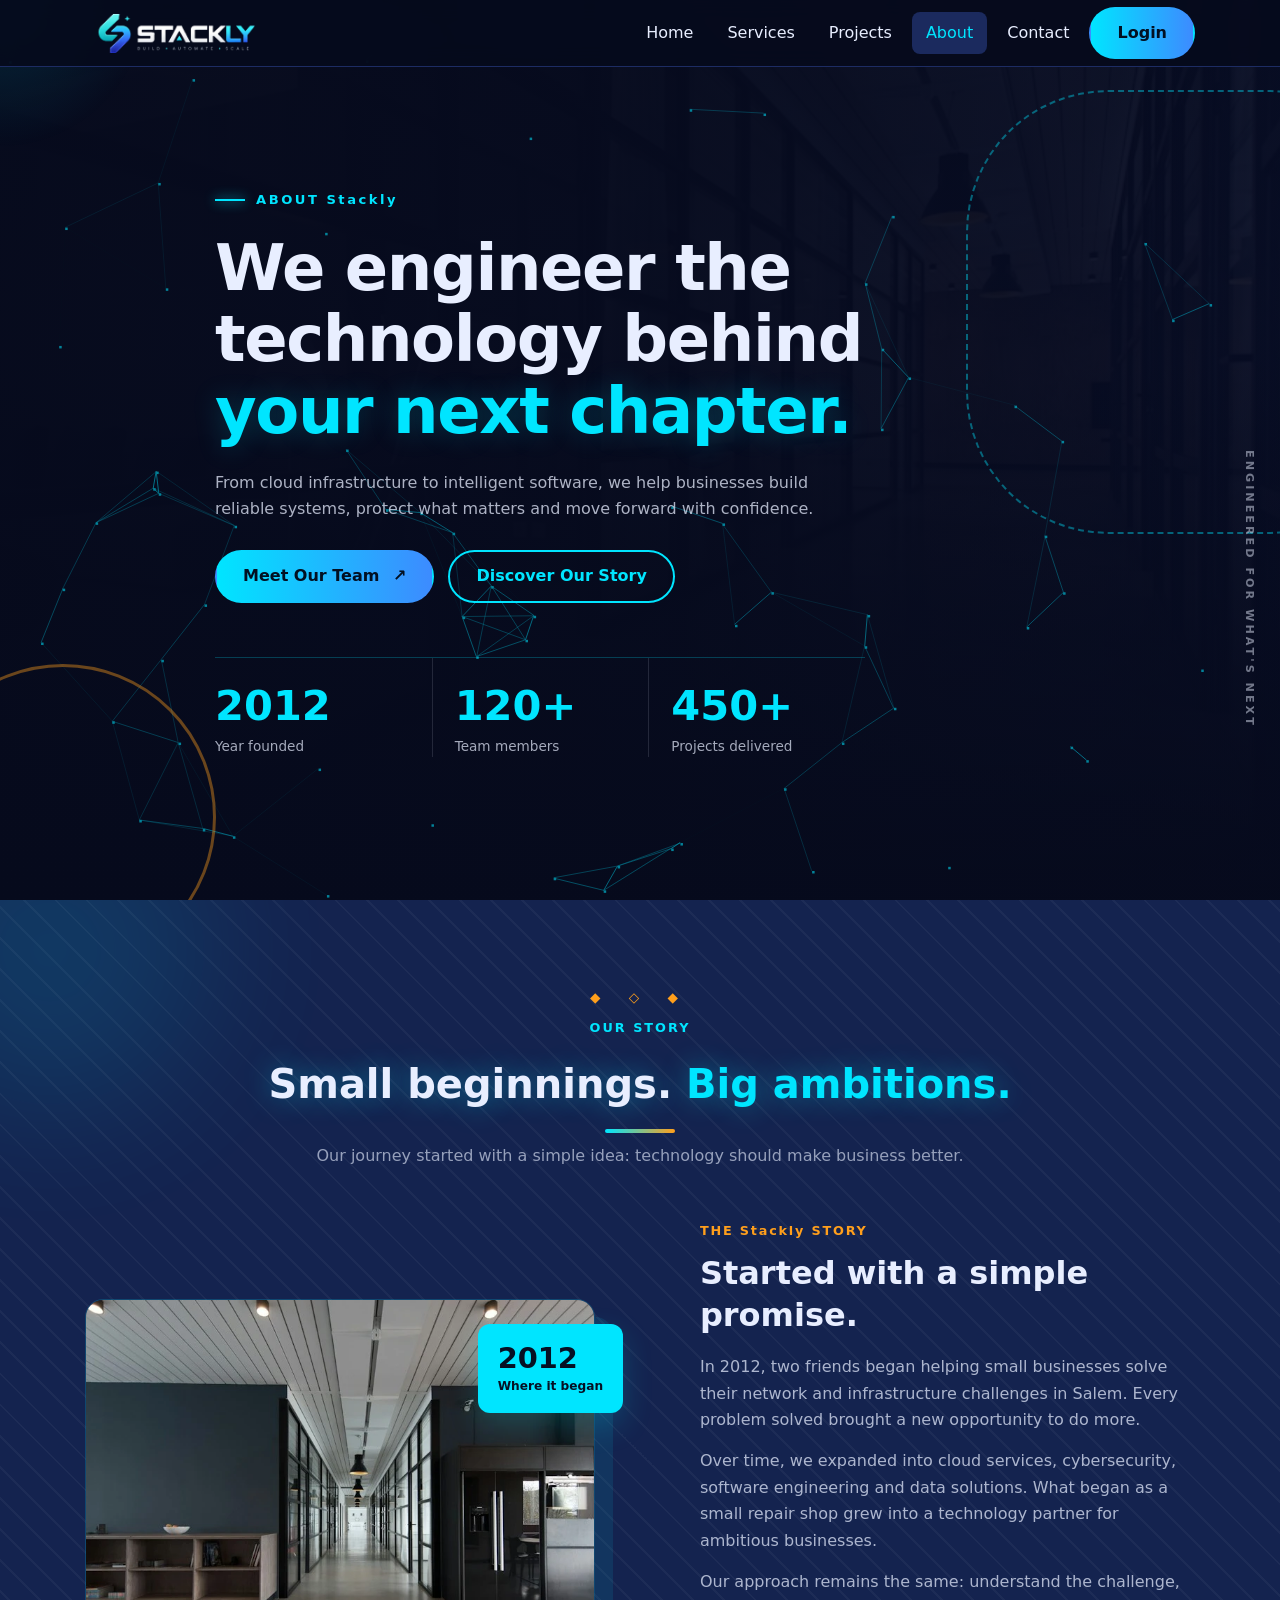
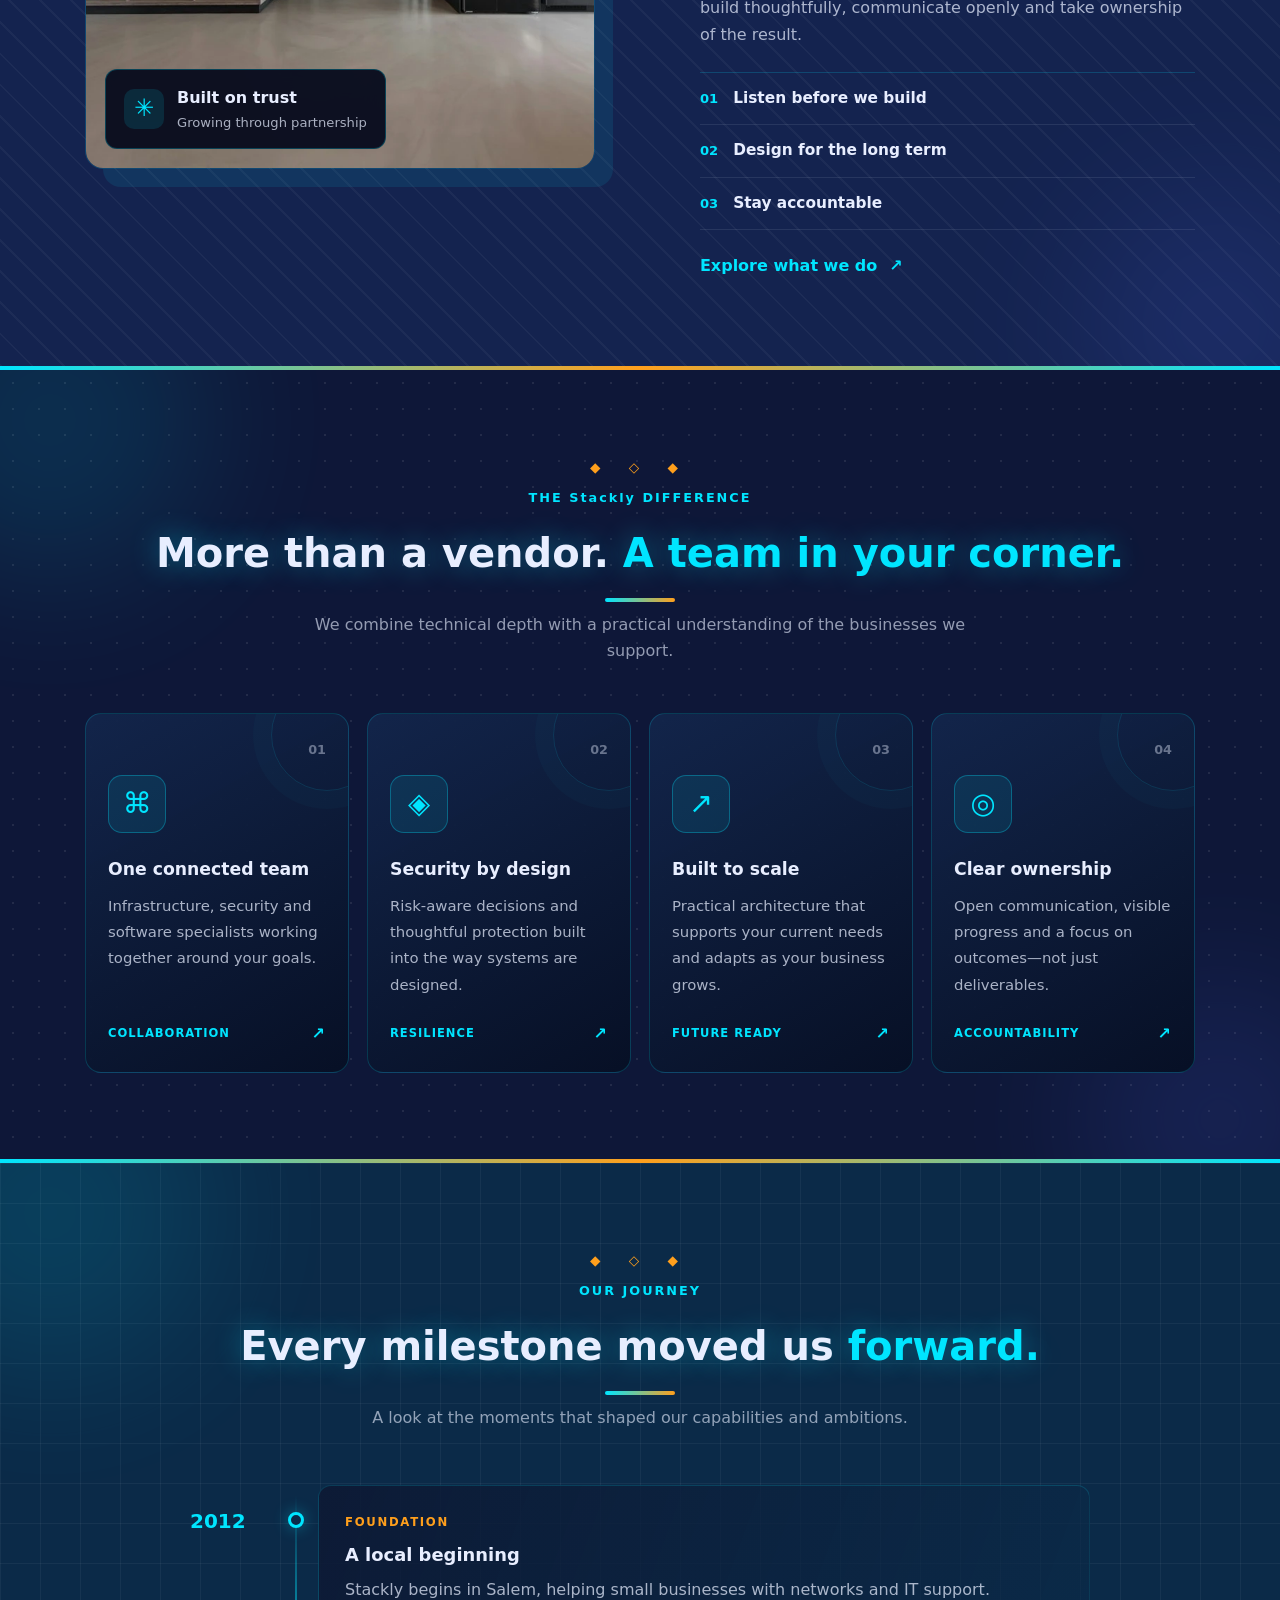
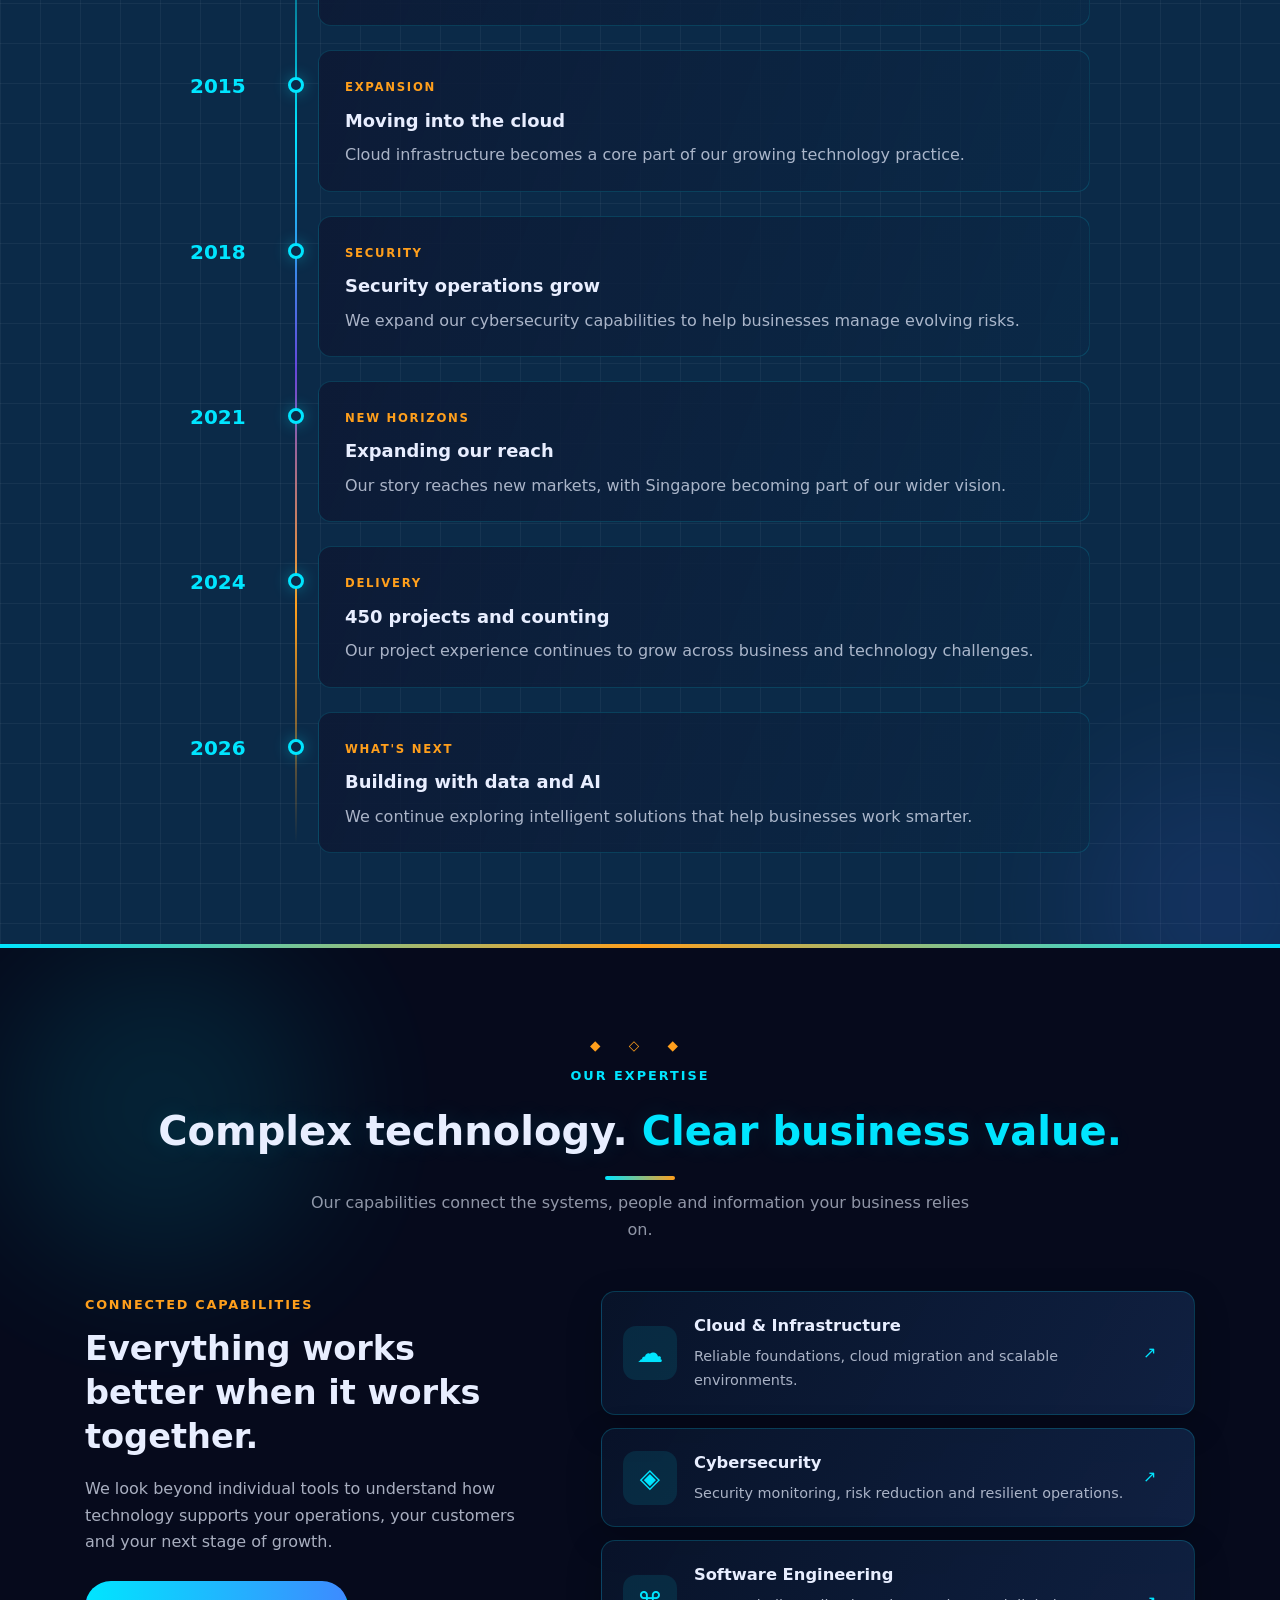
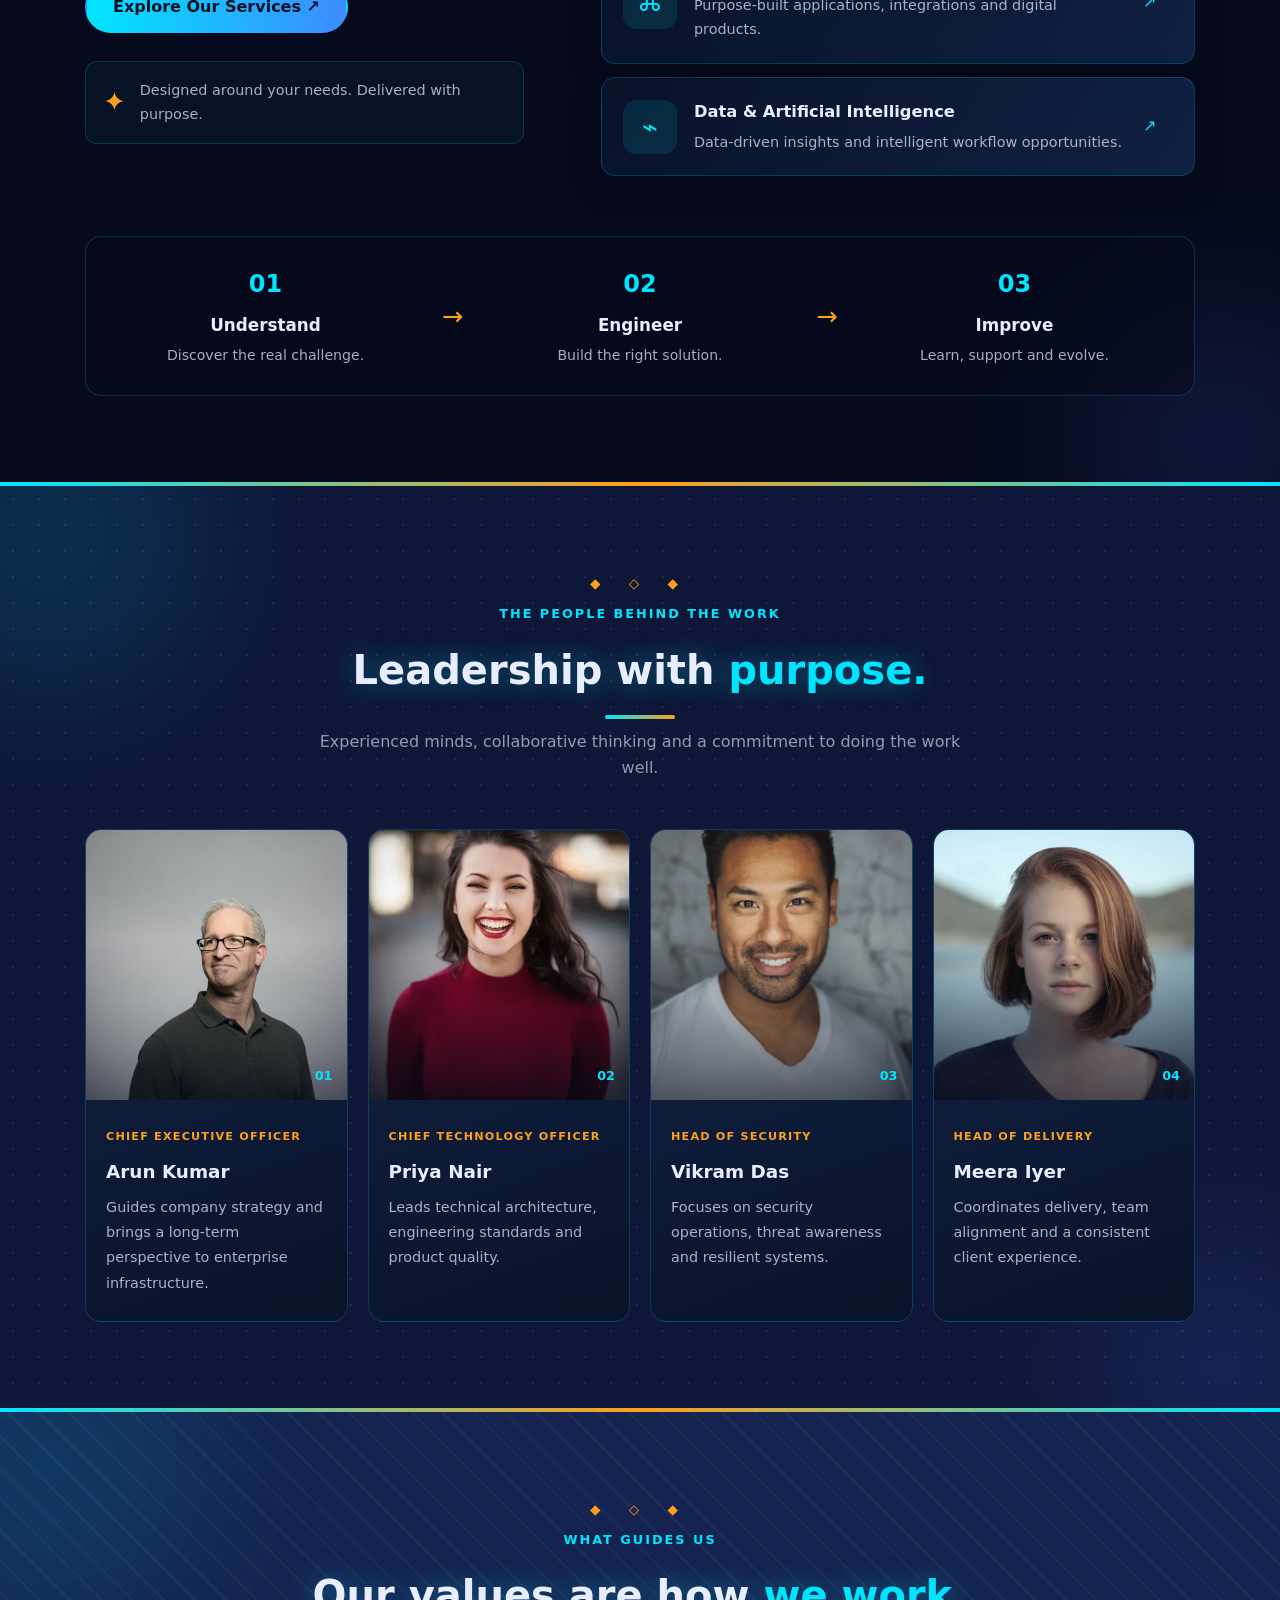
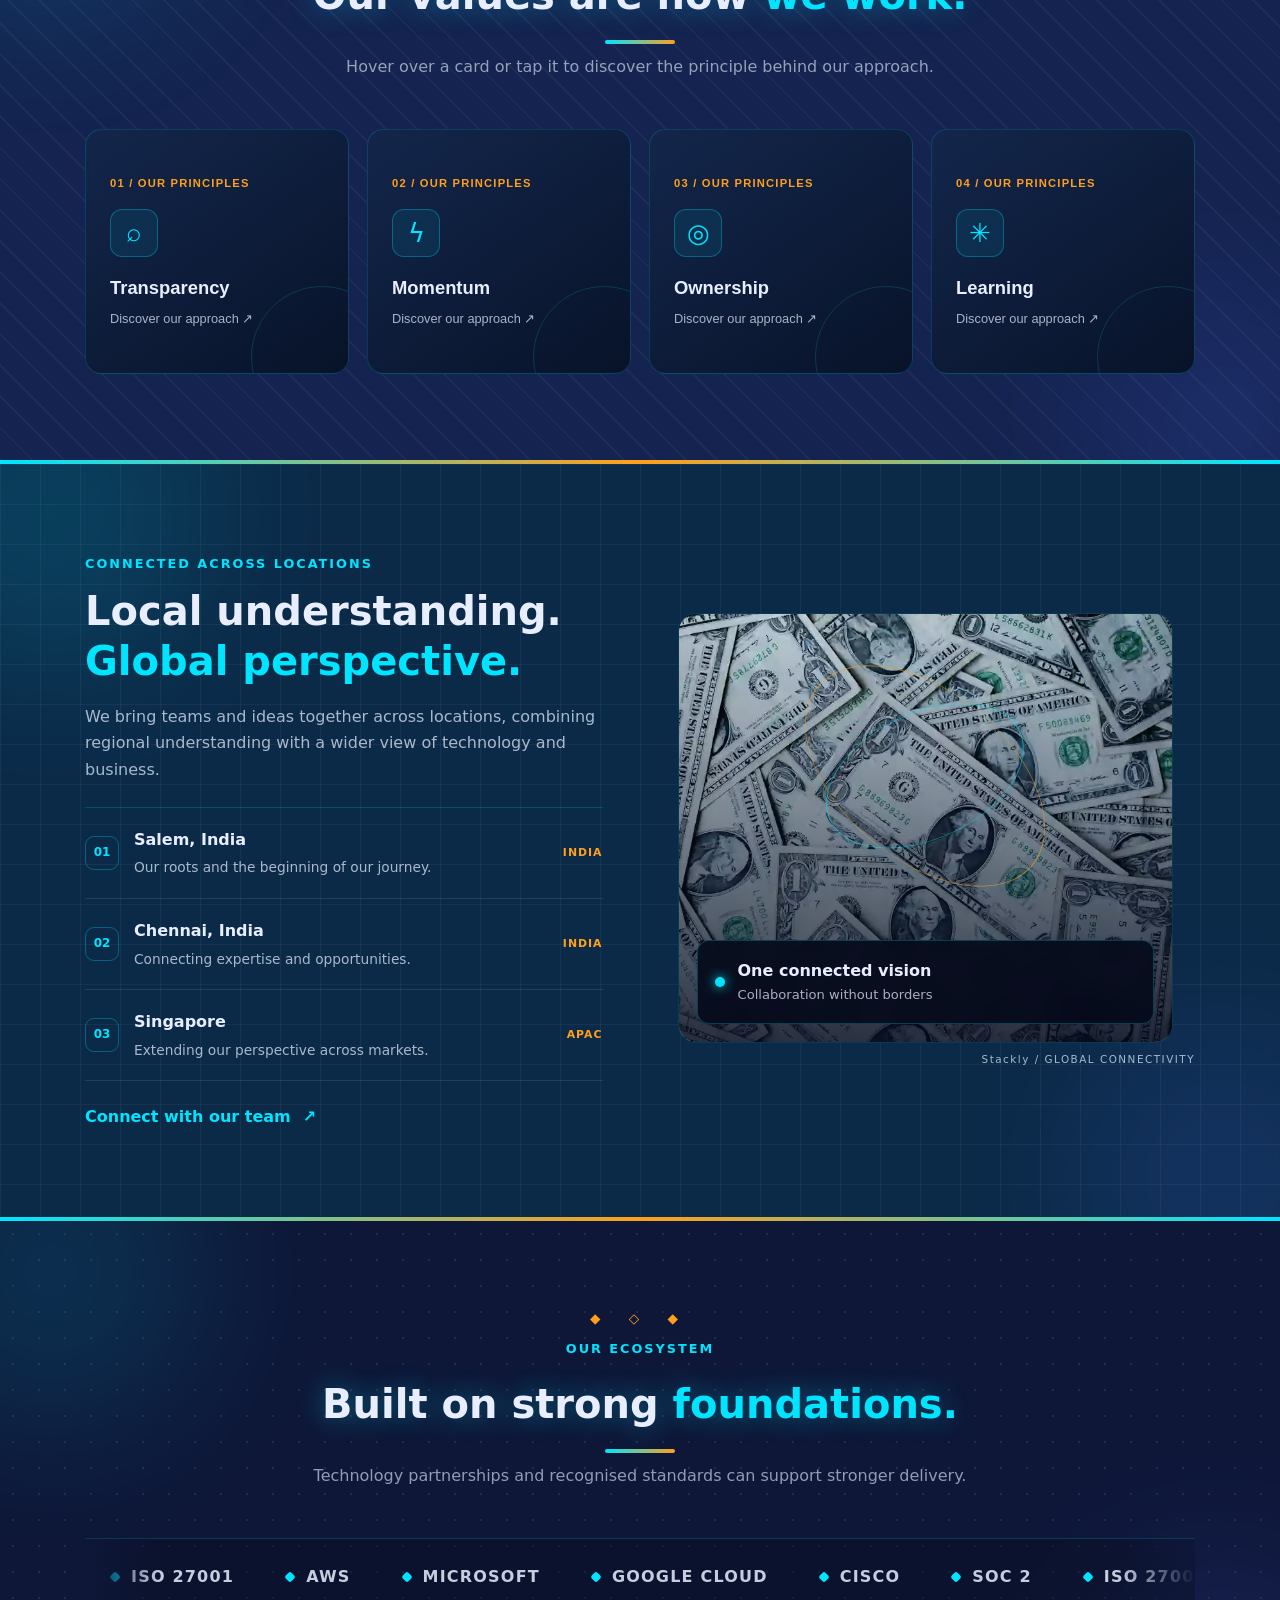
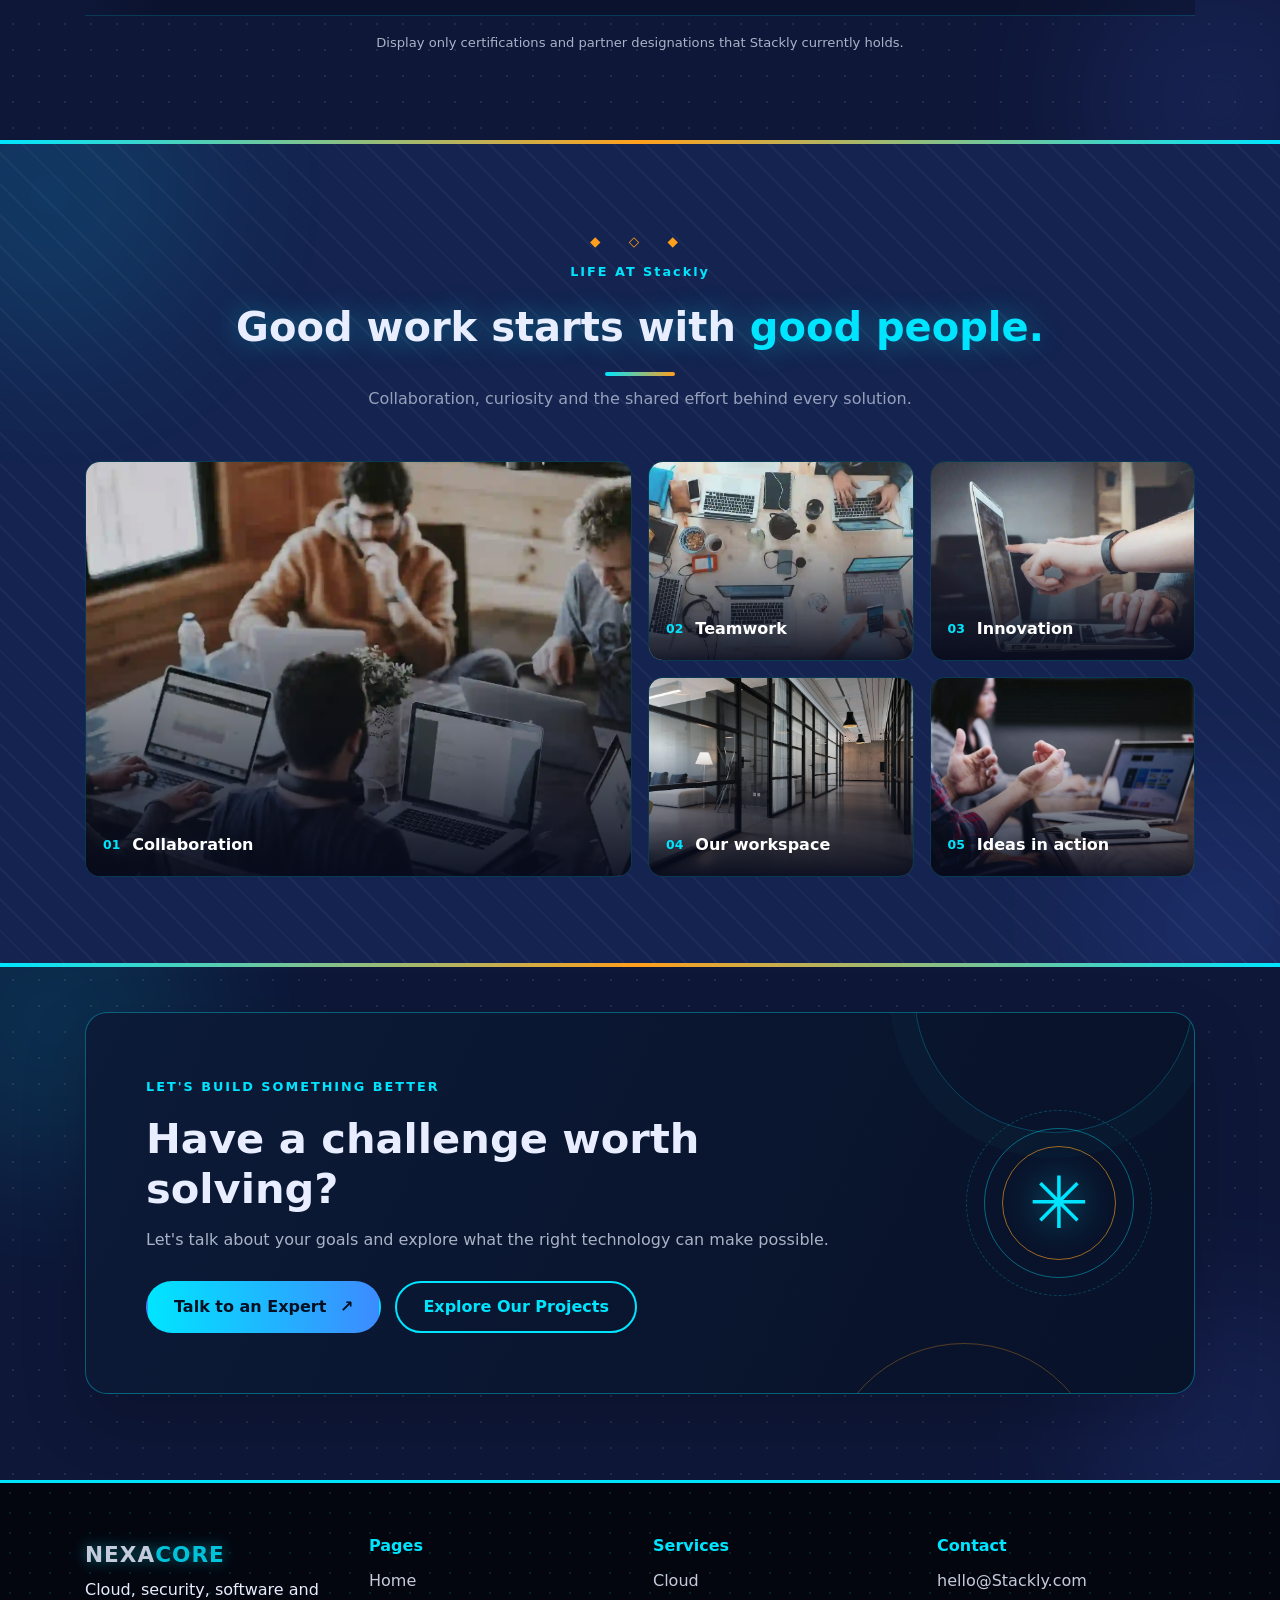
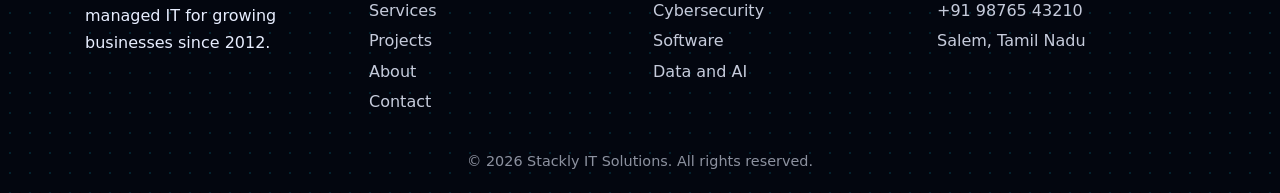
==== about.html @ 02435957 "first commit" ====
<!DOCTYPE html>
<html lang="en">
<head>
  <meta charset="UTF-8">
  <meta name="viewport" content="width=device-width, initial-scale=1">
  <meta name="theme-color" content="#060a1c">
  <meta name="description" content="Discover Stackly IT Solutions, our people, values, technology expertise and journey since 2012.">
  <title>About Us | Stackly IT Solutions</title>
  <link rel="stylesheet"
    href="https://cdnjs.cloudflare.com/ajax/libs/font-awesome/6.5.2/css/all.min.css">
  <link rel="stylesheet" href="css/style.css">
  <link rel="stylesheet" href="css/about.css">
</head>
<body class="p-about">

<div id="bar"></div>
<div id="glow"></div>

<!-- NAVIGATION -->
<nav>
  <div class="wrap">
    <a class="logo" href="index.html">
        <img src="images/logo.webp" alt="Stackly Logo">
    </a>

    <button class="burger" id="bg" aria-label="Menu" aria-expanded="false">
      <i></i><i></i><i></i>
    </button>

    <ul class="links" id="lk">
      <li><a href="index.html">Home</a></li>
      <li><a href="services.html">Services</a></li>
      <li><a href="projects.html">Projects</a></li>
      <li><a href="about.html" class="on" aria-current="page">About</a></li>
      <li><a href="contact.html">Contact</a></li>
      <li><button class="btn" data-login>Login</button></li>
    </ul>
  </div>
</nav>

<main>

  <!-- HERO -->
  <header class="hero nc-about-hero"
    style="--img:url('../images/img30.webp')">

    <canvas id="net" aria-hidden="true"></canvas>
    <div class="nc-hero-shade"></div>

    <div class="wrap nc-hero-content">
      <span class="nc-eyebrow"><span></span> ABOUT Stackly</span>

      <h1>We engineer the technology behind <span>your next chapter.</span></h1>

      <p>
        From cloud infrastructure to intelligent software, we help businesses
        build reliable systems, protect what matters and move forward with confidence.
      </p>

      <div class="nc-hero-actions">
        <a class="btn" href="error.html">Meet Our Team <span>↗</span></a>
        <a class="btn alt" href="error.html">Discover Our Story</a>
      </div>

      <div class="nc-hero-stats">
        <div>
          <span class="nc-stat-value"><span class="num" data-n="2012" data-s="">0</span></span>
          <span class="nc-stat-label">Year founded</span>
        </div>
        <div>
          <span class="nc-stat-value"><span class="num" data-n="120" data-s="+">0</span></span>
          <span class="nc-stat-label">Team members</span>
        </div>
        <div>
          <span class="nc-stat-value"><span class="num" data-n="450" data-s="+">0</span></span>
          <span class="nc-stat-label">Projects delivered</span>
        </div>
      </div>
    </div>

    <div class="nc-hero-side-label">ENGINEERED FOR WHAT'S NEXT</div>
  </header>


  <!-- OUR STORY -->
  <section class="sec s2 nc-story" id="our-story">
    <div class="wrap">

      <div class="hd rv">
        <span class="nc-section-tag">OUR STORY</span>
        <h2>Small beginnings. <span>Big ambitions.</span></h2>
        <p>Our journey started with a simple idea: technology should make business better.</p>
      </div>

      <div class="nc-story-grid">
        <div class="nc-story-visual rv">
          <img
            src="images/img25.webp"
            alt="Modern collaborative workspace"
            loading="lazy">

          <div class="nc-story-image-label">
            <span class="nc-label-icon">✳</span>
            <div>
              <strong>Built on trust</strong>
              <span>Growing through partnership</span>
            </div>
          </div>

          <div class="nc-story-year">
            <strong>2012</strong>
            <span>Where it began</span>
          </div>
        </div>

        <div class="nc-story-copy rv">
          <span class="nc-mini-label">THE Stackly STORY</span>
          <h3>Started with a simple promise.</h3>

          <p>
            In 2012, two friends began helping small businesses solve their
            network and infrastructure challenges in Salem. Every problem
            solved brought a new opportunity to do more.
          </p>

          <p>
            Over time, we expanded into cloud services, cybersecurity,
            software engineering and data solutions. What began as a small
            repair shop grew into a technology partner for ambitious businesses.
          </p>

          <p>
            Our approach remains the same: understand the challenge, build
            thoughtfully, communicate openly and take ownership of the result.
          </p>

          <div class="nc-story-points">
            <div><span>01</span><strong>Listen before we build</strong></div>
            <div><span>02</span><strong>Design for the long term</strong></div>
            <div><span>03</span><strong>Stay accountable</strong></div>
          </div>

          <a href="error.html" class="nc-text-link">Explore what we do <span>↗</span></a>
        </div>
      </div>
    </div>
  </section>


  <!-- NEW SECTION 1: WHY Stackly -->
  <section class="sec s1 nc-why">
    <div class="wrap">

      <div class="hd rv">
        <span class="nc-section-tag">THE Stackly DIFFERENCE</span>
        <h2>More than a vendor. <span>A team in your corner.</span></h2>
        <p>We combine technical depth with a practical understanding of the businesses we support.</p>
      </div>

      <div class="nc-why-grid">

        <article class="nc-why-card rv">
          <span class="nc-card-number">01</span>
          <div class="nc-feature-icon">⌘</div>
          <h3>One connected team</h3>
          <p>Infrastructure, security and software specialists working together around your goals.</p>
          <span class="nc-card-bottom">COLLABORATION <span>↗</span></span>
        </article>

        <article class="nc-why-card rv">
          <span class="nc-card-number">02</span>
          <div class="nc-feature-icon">◈</div>
          <h3>Security by design</h3>
          <p>Risk-aware decisions and thoughtful protection built into the way systems are designed.</p>
          <span class="nc-card-bottom">RESILIENCE <span>↗</span></span>
        </article>

        <article class="nc-why-card rv">
          <span class="nc-card-number">03</span>
          <div class="nc-feature-icon">↗</div>
          <h3>Built to scale</h3>
          <p>Practical architecture that supports your current needs and adapts as your business grows.</p>
          <span class="nc-card-bottom">FUTURE READY <span>↗</span></span>
        </article>

        <article class="nc-why-card rv">
          <span class="nc-card-number">04</span>
          <div class="nc-feature-icon">◎</div>
          <h3>Clear ownership</h3>
          <p>Open communication, visible progress and a focus on outcomes—not just deliverables.</p>
          <span class="nc-card-bottom">ACCOUNTABILITY <span>↗</span></span>
        </article>

      </div>
    </div>
  </section>


  <!-- JOURNEY -->
  <section class="sec s3 nc-journey">
    <div class="wrap">

      <div class="hd rv">
        <span class="nc-section-tag">OUR JOURNEY</span>
        <h2>Every milestone moved us <span>forward.</span></h2>
        <p>A look at the moments that shaped our capabilities and ambitions.</p>
      </div>

      <div class="nc-timeline">

        <article class="nc-milestone rv">
          <span class="nc-timeline-dot"></span>
          <span class="nc-milestone-year">2012</span>
          <div class="nc-milestone-content">
            <span class="nc-milestone-index">FOUNDATION</span>
            <h3>A local beginning</h3>
            <p>Stackly begins in Salem, helping small businesses with networks and IT support.</p>
          </div>
        </article>

        <article class="nc-milestone rv">
          <span class="nc-timeline-dot"></span>
          <span class="nc-milestone-year">2015</span>
          <div class="nc-milestone-content">
            <span class="nc-milestone-index">EXPANSION</span>
            <h3>Moving into the cloud</h3>
            <p>Cloud infrastructure becomes a core part of our growing technology practice.</p>
          </div>
        </article>

        <article class="nc-milestone rv">
          <span class="nc-timeline-dot"></span>
          <span class="nc-milestone-year">2018</span>
          <div class="nc-milestone-content">
            <span class="nc-milestone-index">SECURITY</span>
            <h3>Security operations grow</h3>
            <p>We expand our cybersecurity capabilities to help businesses manage evolving risks.</p>
          </div>
        </article>

        <article class="nc-milestone rv">
          <span class="nc-timeline-dot"></span>
          <span class="nc-milestone-year">2021</span>
          <div class="nc-milestone-content">
            <span class="nc-milestone-index">NEW HORIZONS</span>
            <h3>Expanding our reach</h3>
            <p>Our story reaches new markets, with Singapore becoming part of our wider vision.</p>
          </div>
        </article>

        <article class="nc-milestone rv">
          <span class="nc-timeline-dot"></span>
          <span class="nc-milestone-year">2024</span>
          <div class="nc-milestone-content">
            <span class="nc-milestone-index">DELIVERY</span>
            <h3>450 projects and counting</h3>
            <p>Our project experience continues to grow across business and technology challenges.</p>
          </div>
        </article>

        <article class="nc-milestone rv">
          <span class="nc-timeline-dot"></span>
          <span class="nc-milestone-year">2026</span>
          <div class="nc-milestone-content">
            <span class="nc-milestone-index">WHAT'S NEXT</span>
            <h3>Building with data and AI</h3>
            <p>We continue exploring intelligent solutions that help businesses work smarter.</p>
          </div>
        </article>

      </div>
    </div>
  </section>


  <!-- NEW SECTION 2: EXPERTISE & IMPACT -->
  <section class="sec s2 nc-expertise">
    <div class="wrap">

      <div class="hd rv">
        <span class="nc-section-tag">OUR EXPERTISE</span>
        <h2>Complex technology. <span>Clear business value.</span></h2>
        <p>Our capabilities connect the systems, people and information your business relies on.</p>
      </div>

      <div class="nc-expertise-layout">

        <div class="nc-expertise-intro rv">
          <span class="nc-mini-label">CONNECTED CAPABILITIES</span>
          <h3>Everything works better when it works together.</h3>
          <p>
            We look beyond individual tools to understand how technology
            supports your operations, your customers and your next stage of growth.
          </p>
          <a href="error.html" class="btn">Explore Our Services <span>↗</span></a>

          <div class="nc-expertise-note">
            <span class="nc-note-icon">✦</span>
            <p>Designed around your needs. Delivered with purpose.</p>
          </div>
        </div>

        <div class="nc-capability-list">

          <article class="nc-capability rv">
            <span class="nc-capability-symbol">☁</span>
            <div>
              <h3>Cloud & Infrastructure</h3>
              <p>Reliable foundations, cloud migration and scalable environments.</p>
            </div>
            <span class="nc-capability-arrow">↗</span>
          </article>

          <article class="nc-capability rv">
            <span class="nc-capability-symbol">◈</span>
            <div>
              <h3>Cybersecurity</h3>
              <p>Security monitoring, risk reduction and resilient operations.</p>
            </div>
            <span class="nc-capability-arrow">↗</span>
          </article>

          <article class="nc-capability rv">
            <span class="nc-capability-symbol">⌘</span>
            <div>
              <h3>Software Engineering</h3>
              <p>Purpose-built applications, integrations and digital products.</p>
            </div>
            <span class="nc-capability-arrow">↗</span>
          </article>

          <article class="nc-capability rv">
            <span class="nc-capability-symbol">⌁</span>
            <div>
              <h3>Data & Artificial Intelligence</h3>
              <p>Data-driven insights and intelligent workflow opportunities.</p>
            </div>
            <span class="nc-capability-arrow">↗</span>
          </article>

        </div>
      </div>

      <div class="nc-impact-strip rv">
        <div>
          <span class="nc-impact-number">01</span>
          <h3>Understand</h3>
          <p>Discover the real challenge.</p>
        </div>
        <span class="nc-impact-connector">→</span>
        <div>
          <span class="nc-impact-number">02</span>
          <h3>Engineer</h3>
          <p>Build the right solution.</p>
        </div>
        <span class="nc-impact-connector">→</span>
        <div>
          <span class="nc-impact-number">03</span>
          <h3>Improve</h3>
          <p>Learn, support and evolve.</p>
        </div>
      </div>

    </div>
  </section>


  <!-- LEADERSHIP -->
  <section class="sec s1 nc-leadership">
    <div class="wrap">

      <div class="hd rv">
        <span class="nc-section-tag">THE PEOPLE BEHIND THE WORK</span>
        <h2>Leadership with <span>purpose.</span></h2>
        <p>Experienced minds, collaborative thinking and a commitment to doing the work well.</p>
      </div>

      <div class="nc-leadership-grid">

        <article class="nc-leader rv">
          <div class="nc-leader-photo">
            <img src="images/imgper1.jpg"
              alt="Portrait of Arun Kumar" loading="lazy">
            <span class="nc-leader-number">01</span>
          </div>
          <div class="nc-leader-info">
            <span class="nc-leader-role">CHIEF EXECUTIVE OFFICER</span>
            <h3>Arun Kumar</h3>
            <p>Guides company strategy and brings a long-term perspective to enterprise infrastructure.</p>
          </div>
        </article>

        <article class="nc-leader rv">
          <div class="nc-leader-photo">
            <img src="images/person4.webp"
              alt="Portrait of Priya Nair" loading="lazy">
            <span class="nc-leader-number">02</span>
          </div>
          <div class="nc-leader-info">
            <span class="nc-leader-role">CHIEF TECHNOLOGY OFFICER</span>
            <h3>Priya Nair</h3>
            <p>Leads technical architecture, engineering standards and product quality.</p>
          </div>
        </article>

        <article class="nc-leader rv">
          <div class="nc-leader-photo">
            <img src="images/imgper3.jpg"
              alt="Portrait of Vikram Das" loading="lazy">
            <span class="nc-leader-number">03</span>
          </div>
          <div class="nc-leader-info">
            <span class="nc-leader-role">HEAD OF SECURITY</span>
            <h3>Vikram Das</h3>
            <p>Focuses on security operations, threat awareness and resilient systems.</p>
          </div>
        </article>

        <article class="nc-leader rv">
          <div class="nc-leader-photo">
            <img src="images/imgper4.jpg"
              alt="Portrait of Meera Iyer" loading="lazy">
            <span class="nc-leader-number">04</span>
          </div>
          <div class="nc-leader-info">
            <span class="nc-leader-role">HEAD OF DELIVERY</span>
            <h3>Meera Iyer</h3>
            <p>Coordinates delivery, team alignment and a consistent client experience.</p>
          </div>
        </article>

      </div>
    </div>
  </section>


  <!-- VALUES -->
  <section class="sec s2 nc-values">
    <div class="wrap">

      <div class="hd rv">
        <span class="nc-section-tag">WHAT GUIDES US</span>
        <h2>Our values are how <span>we work.</span></h2>
        <p>Hover over a card or tap it to discover the principle behind our approach.</p>
      </div>

      <div class="nc-values-grid">

        <button class="nc-value-flip rv" type="button" aria-pressed="false">
          <span class="nc-value-inner">
            <span class="nc-value-front">
              <span class="nc-value-number">01 / OUR PRINCIPLES</span>
              <span class="nc-value-icon">⌕</span>
              <strong>Transparency</strong>
              <span class="nc-value-hint">Discover our approach ↗</span>
            </span>
            <span class="nc-value-back">
              <span class="nc-value-icon">✓</span>
              <strong>Nothing hidden.</strong>
              <span>Clear communication, honest updates and shared visibility throughout the work.</span>
            </span>
          </span>
        </button>

        <button class="nc-value-flip rv" type="button" aria-pressed="false">
          <span class="nc-value-inner">
            <span class="nc-value-front">
              <span class="nc-value-number">02 / OUR PRINCIPLES</span>
              <span class="nc-value-icon">ϟ</span>
              <strong>Momentum</strong>
              <span class="nc-value-hint">Discover our approach ↗</span>
            </span>
            <span class="nc-value-back">
              <span class="nc-value-icon">↗</span>
              <strong>Progress with purpose.</strong>
              <span>Break complex work into manageable steps and keep moving towards meaningful outcomes.</span>
            </span>
          </span>
        </button>

        <button class="nc-value-flip rv" type="button" aria-pressed="false">
          <span class="nc-value-inner">
            <span class="nc-value-front">
              <span class="nc-value-number">03 / OUR PRINCIPLES</span>
              <span class="nc-value-icon">◎</span>
              <strong>Ownership</strong>
              <span class="nc-value-hint">Discover our approach ↗</span>
            </span>
            <span class="nc-value-back">
              <span class="nc-value-icon">✓</span>
              <strong>Accountability matters.</strong>
              <span>Take responsibility for decisions, communicate challenges and follow through.</span>
            </span>
          </span>
        </button>

        <button class="nc-value-flip rv" type="button" aria-pressed="false">
          <span class="nc-value-inner">
            <span class="nc-value-front">
              <span class="nc-value-number">04 / OUR PRINCIPLES</span>
              <span class="nc-value-icon">✳</span>
              <strong>Learning</strong>
              <span class="nc-value-hint">Discover our approach ↗</span>
            </span>
            <span class="nc-value-back">
              <span class="nc-value-icon">↗</span>
              <strong>Always evolving.</strong>
              <span>Stay curious, share knowledge and improve our craft as technology changes.</span>
            </span>
          </span>
        </button>

      </div>
    </div>
  </section>


  <!-- NEW SECTION 3: GLOBAL PRESENCE -->
  <section class="sec s3 nc-global">
    <div class="wrap">

      <div class="nc-global-layout">

        <div class="nc-global-copy rv">
          <span class="nc-section-tag">CONNECTED ACROSS LOCATIONS</span>
          <h2>Local understanding. <span>Global perspective.</span></h2>

          <p>
            We bring teams and ideas together across locations, combining
            regional understanding with a wider view of technology and business.
          </p>

          <div class="nc-location-list">

            <div class="nc-location">
              <span class="nc-location-marker">01</span>
              <div>
                <h3>Salem, India</h3>
                <p>Our roots and the beginning of our journey.</p>
              </div>
              <span class="nc-location-status">INDIA</span>
            </div>

            <div class="nc-location">
              <span class="nc-location-marker">02</span>
              <div>
                <h3>Chennai, India</h3>
                <p>Connecting expertise and opportunities.</p>
              </div>
              <span class="nc-location-status">INDIA</span>
            </div>

            <div class="nc-location">
              <span class="nc-location-marker">03</span>
              <div>
                <h3>Singapore</h3>
                <p>Extending our perspective across markets.</p>
              </div>
              <span class="nc-location-status">APAC</span>
            </div>

          </div>

          <a href="error.html" class="nc-text-link">Connect with our team <span>↗</span></a>
        </div>

        <div class="nc-global-visual rv">
          <div class="nc-global-image">
            <img
              src="images/img17.webp"
              alt="Global connectivity and international business"
              loading="lazy">
            <div class="nc-global-image-overlay"></div>

            <div class="nc-global-orbit nc-orbit-one"></div>
            <div class="nc-global-orbit nc-orbit-two"></div>

            <div class="nc-global-caption">
              <span class="nc-global-live"></span>
              <div>
                <strong>One connected vision</strong>
                <span>Collaboration without borders</span>
              </div>
            </div>
          </div>
          <span class="nc-global-side-text">Stackly / GLOBAL CONNECTIVITY</span>
        </div>

      </div>
    </div>
  </section>


  <!-- CERTIFICATIONS & PARTNERS -->
  <section class="sec s1 nc-partners">
    <div class="wrap">
      <div class="hd rv">
        <span class="nc-section-tag">OUR ECOSYSTEM</span>
        <h2>Built on strong <span>foundations.</span></h2>
        <p>Technology partnerships and recognised standards can support stronger delivery.</p>
      </div>

      <div class="nc-partner-panel rv">
        <div class="nc-partner-track">
          <span>ISO 27001</span>
          <span>AWS</span>
          <span>MICROSOFT</span>
          <span>GOOGLE CLOUD</span>
          <span>CISCO</span>
          <span>SOC 2</span>
          <span>ISO 27001</span>
          <span>AWS</span>
          <span>MICROSOFT</span>
          <span>GOOGLE CLOUD</span>
          <span>CISCO</span>
          <span>SOC 2</span>
        </div>
      </div>

      <p class="nc-partner-note">
        Display only certifications and partner designations that Stackly currently holds.
      </p>
    </div>
  </section>


  <!-- PEOPLE GALLERY -->
  <section class="sec s2 nc-gallery-section">
    <div class="wrap">
      <div class="hd rv">
        <span class="nc-section-tag">LIFE AT Stackly</span>
        <h2>Good work starts with <span>good people.</span></h2>
        <p>Collaboration, curiosity and the shared effort behind every solution.</p>
      </div>

      <div class="nc-gallery rv">
        <figure class="nc-gallery-item nc-gallery-large">
          <img src="images/img20.webp"
            alt="Team collaborating around a table" loading="lazy">
          <figcaption><span>01</span> Collaboration</figcaption>
        </figure>

        <figure class="nc-gallery-item">
          <img src="images/img26.webp"
            alt="Colleagues working together" loading="lazy">
          <figcaption><span>02</span> Teamwork</figcaption>
        </figure>

        <figure class="nc-gallery-item">
          <img src="images/img21.webp"
            alt="Technology and collaborative work" loading="lazy">
          <figcaption><span>03</span> Innovation</figcaption>
        </figure>

        <figure class="nc-gallery-item">
          <img src="images/img30.webp"
            alt="Contemporary office environment" loading="lazy">
          <figcaption><span>04</span> Our workspace</figcaption>
        </figure>

        <figure class="nc-gallery-item">
          <img src="images/img15.webp"
            alt="Team meeting and discussion" loading="lazy">
          <figcaption><span>05</span> Ideas in action</figcaption>
        </figure>
      </div>
    </div>
  </section>


  <!-- CTA -->
  <section class="sec s1 nc-about-cta">
    <div class="wrap">
      <div class="nc-cta-panel rv">
        <div class="nc-cta-orb nc-cta-orb-one"></div>
        <div class="nc-cta-orb nc-cta-orb-two"></div>

        <div class="nc-cta-content">
          <span class="nc-section-tag">LET'S BUILD SOMETHING BETTER</span>
          <h2>Have a challenge worth solving?</h2>
          <p>Let's talk about your goals and explore what the right technology can make possible.</p>
          <div class="nc-cta-actions">
            <a href="error.html" class="btn">Talk to an Expert <span>↗</span></a>
            <a href="error.html" class="btn alt">Explore Our Projects</a>
          </div>
        </div>

        <div class="nc-cta-symbol" aria-hidden="true">
          <span>✳</span>
          <i></i><i></i><i></i>
        </div>
      </div>
    </div>
  </section>

</main>


<!-- FOOTER -->
<footer>
  <div class="wrap fg">
    <div>
      <a class="logo" href="index.html">NEXA<b>CORE</b></a>
      <p>Cloud, security, software and managed IT for growing businesses since 2012.</p>
    </div>

    <div>
      <h4>Pages</h4>
      <a href="index.html">Home</a>
      <a href="services.html">Services</a>
      <a href="projects.html">Projects</a>
      <a href="about.html">About</a>
      <a href="contact.html">Contact</a>
    </div>

    <div>
      <h4>Services</h4>
      <a href="services.html">Cloud</a>
      <a href="services.html">Cybersecurity</a>
      <a href="services.html">Software</a>
      <a href="services.html">Data and AI</a>
    </div>

    <div>
      <h4>Contact</h4>
      <a href="contact.html">hello@Stackly.com</a>
      <a href="contact.html">+91 98765 43210</a>
      <a href="contact.html">Salem, Tamil Nadu</a>
    </div>
  </div>
  <p class="cp">© 2026 Stackly IT Solutions. All rights reserved.</p>
</footer>

<script src="js/main.js"></script>
<script src="js/about.js"></script>
</body>
</html>
---- css/style.css ----
:root {
  --bg: #060a1c;
  --s1: #0e1738;
  --s2: #14234f;
  --s3: #0b2a48;
  --ac: #00e5ff;
  --ac2: #ff9f1c;
  --tx: #e8eeff;
}
* {
  box-sizing: border-box;
  margin: 0;
  padding: 0;
}
html {
  scroll-behavior: smooth;
}
body {
  font-family: "Segoe UI", system-ui, sans-serif;
  background: var(--bg);
  color: var(--tx);
  line-height: 1.65;
  overflow-x: hidden;
}
img {
  max-width: 100%;
  display: block;
}
a {
  color: inherit;
  text-decoration: none;
}
.wrap {
  max-width: 1150px;
  margin: auto;
  padding: 0 20px;
}
#bar {
  position: fixed;
  top: 0;
  left: 0;
  height: 4px;
  width: 0;
  background: linear-gradient(90deg, var(--ac), var(--ac2));
  z-index: 100;
}
#glow {
  position: fixed;
  width: 300px;
  height: 300px;
  margin: -150px;
  border-radius: 50%;
  background: radial-gradient(#00e5ff22, transparent 70%);
  pointer-events: none;
  z-index: 1;
}
nav {
  position: fixed;
  top: 0;
  left: 0;
  right: 0;
  z-index: 50;
  background: rgba(6, 10, 28, 0.9);
  backdrop-filter: blur(10px);
  border-bottom: 1px solid #1d2c63;
}
nav .wrap {
  display: flex;
  align-items: center;
  justify-content: space-between;
  height: 66px;
}
.logo {
  font-weight: 800;
  font-size: 1.35rem;
  letter-spacing: 1px;
}
.logo b {
  color: var(--ac);
}
.links {
  display: flex;
  gap: 6px;
  list-style: none;
  align-items: center;
}
.links a {
  padding: 8px 14px;
  border-radius: 8px;
  transition: 0.3s;
  display: block;
}
.links a:hover,
.links a.on {
  background: #1b2a5e;
  color: var(--ac);
}
.btn {
  display: inline-block;
  padding: 11px 26px;
  border-radius: 30px;
  border: 2px solid transparent;
  cursor: pointer;
  font: inherit;
  font-weight: 700;
  background: linear-gradient(90deg, var(--ac), #3d8bff);
  color: #021022;
  transition: 0.3s;
}
.btn:hover {
  transform: translateY(-3px);
  box-shadow: 0 8px 26px #00e5ff66;
}
.btn.alt {
  background: none;
  border-color: var(--ac);
  color: var(--ac);
}
.btn.alt:hover {
  background: var(--ac);
  color: #021022;
}
.burger {
  display: none;
  background: none;
  border: 0;
  cursor: pointer;
  width: 34px;
  height: 28px;
  position: relative;
  z-index: 70;
}
.burger i {
  position: absolute;
  left: 0;
  width: 100%;
  height: 3px;
  background: var(--ac);
  border-radius: 3px;
  transition: 0.35s;
}
.burger i:nth-child(1) {
  top: 3px;
}
.burger i:nth-child(2) {
  top: 12px;
}
.burger i:nth-child(3) {
  top: 21px;
}
.burger.x i:nth-child(1) {
  top: 12px;
  transform: rotate(45deg);
}
.burger.x i:nth-child(2) {
  opacity: 0;
}
.burger.x i:nth-child(3) {
  top: 12px;
  transform: rotate(-45deg);
}
@media (max-width: 860px) {
  .burger {
    display: block;
  }
  .links {
    position: fixed;
    top: 0;
    right: 0;
    height: 100vh;
    width: 50vw;
    min-width: 190px;
    flex-direction: column;
    justify-content: center;
    align-items: stretch;
    gap: 14px;
    padding: 70px 18px 30px;
    background: linear-gradient(180deg, #0e1738, #0b2a48);
    border-left: 2px solid var(--ac);
    transform: translateX(105%);
    transition: transform 0.5s cubic-bezier(0.7, 0, 0.2, 1);
    z-index: 60;
  }
  .links.open {
    transform: none;
  }
  .links a {
    font-size: 1.05rem;
  }
  .links .btn {
    width: 100%;
  }
}
.hero {
  min-height: 100vh;
  display: flex;
  align-items: center;
  padding: 100px 0 60px;
  position: relative;
  overflow: hidden;
  background:
    linear-gradient(rgba(8, 16, 48, 0.82), rgba(8, 16, 48, 0.93)),
    var(--img) center/cover fixed;
}
.hero canvas {
  position: absolute;
  inset: 0;
  width: 100%;
  height: 100%;
}
.hero .wrap {
  position: relative;
  z-index: 2;
}
.hero h1 {
  font-size: clamp(2.2rem, 6vw, 4rem);
  line-height: 1.12;
  margin-bottom: 16px;
}
.hero h1 span {
  color: var(--ac);
}
.hero p {
  max-width: 640px;
  opacity: 0.9;
}
.sec {
  padding: 86px 0;
  position: relative;
}
.s1 {
  background: var(--s1);
}
.s2 {
  background: var(--s2);
}
.s3 {
  background: var(--s3);
}
.hd {
  text-align: center;
  margin-bottom: 46px;
}
.hd h2 {
  font-size: clamp(1.7rem, 4vw, 2.5rem);
}
.hd h2:after {
  content: "";
  display: block;
  width: 70px;
  height: 4px;
  margin: 12px auto 0;
  background: linear-gradient(90deg, var(--ac), var(--ac2));
  border-radius: 4px;
  animation: grow 2.5s ease-in-out infinite alternate;
}
.hd p {
  opacity: 0.85;
  max-width: 660px;
  margin: 10px auto 0;
}
.g {
  display: grid;
  gap: 22px;
  grid-template-columns: repeat(auto-fit, minmax(250px, 1fr));
}
.card {
  background: var(--card);
  color: var(--ct);
  padding: 26px;
  border-radius: 14px;
  transition:
    transform 0.35s,
    box-shadow 0.35s;
}
.card:hover {
  box-shadow: 0 14px 34px #0008;
}
.card h3 {
  margin: 6px 0;
}
.card p,
.card li {
  color: var(--ct);
}
.card .ic {
  font-size: 2.2rem;
}
.rv {
  opacity: 0;
  transform: translateY(40px);
  transition:
    opacity 1s,
    transform 1s;
}
.rv.in {
  opacity: 1;
  transform: none;
}
.split {
  display: grid;
  grid-template-columns: 1fr 1fr;
  gap: 40px;
  align-items: center;
}
.split > img {
  border-radius: 16px;
  border: 3px solid var(--ac);
  animation: float 6s ease-in-out infinite;
  width: 100%;
}
.split li {
  margin: 8px 0 8px 22px;
}
.split h3 {
  font-size: 1.6rem;
  margin-bottom: 10px;
}
.split p {
  margin-bottom: 12px;
  opacity: 0.92;
}
@media (max-width: 800px) {
  .split {
    grid-template-columns: 1fr;
  }
}
.num {
  font-size: 2.6rem;
  font-weight: 800;
}
.mq {
  overflow: hidden;
  white-space: nowrap;
  padding: 14px 0;
  border-block: 1px solid #24357a;
}
.mq div {
  display: inline-block;
  animation: mq 28s linear infinite;
}
.mq span {
  margin: 0 28px;
  font-weight: 800;
  font-size: 1.3rem;
  color: var(--ac);
}
.cta {
  text-align: center;
}
.cta h2 {
  font-size: clamp(1.8rem, 4vw, 2.6rem);
}
.cta p {
  margin: 10px 0 24px;
  opacity: 0.9;
}
.cta .btn {
  animation: pulse 2s infinite;
}
footer {
  background: #03060f;
  padding: 50px 0 20px;
  border-top: 3px solid var(--ac);
}
.fg {
  display: grid;
  grid-template-columns: repeat(auto-fit, minmax(190px, 1fr));
  gap: 26px;
}
footer h4 {
  color: var(--ac);
  margin-bottom: 8px;
}
footer a {
  display: block;
  opacity: 0.85;
  margin: 4px 0;
}
footer a:hover {
  color: var(--ac);
}
.cp {
  text-align: center;
  margin-top: 30px;
  opacity: 0.6;
  font-size: 0.9rem;
}
.modal {
  position: fixed;
  inset: 0;
  background: #000b;
  display: grid;
  place-items: center;
  z-index: 200;
  opacity: 0;
  visibility: hidden;
  transition: 0.4s;
  padding: 16px;
}
.modal.show {
  opacity: 1;
  visibility: visible;
}
.box {
  background: #eaf0ff;
  color: #0a1630;
  width: 100%;
  max-width: 400px;
  padding: 34px 28px;
  border-radius: 18px;
  position: relative;
  display: grid;
  gap: 14px;
  border-top: 6px solid var(--ac);
  transform: scale(0.8) rotate(-3deg);
  transition: 0.5s;
}
.modal.show .box {
  transform: none;
}
.box input {
  padding: 13px;
  border: 2px solid #9bb0ff;
  border-radius: 8px;
  font: inherit;
  background: #fff;
  color: #111;
}
#lc {
  position: absolute;
  top: 10px;
  right: 14px;
  border: 0;
  background: #d62828;
  color: #fff;
  width: 34px;
  height: 34px;
  border-radius: 50%;
  font-size: 1.4rem;
  cursor: pointer;
  transition: 0.3s;
}
#lc:hover {
  transform: rotate(90deg);
}
.role {
  display: grid;
  grid-template-columns: 1fr 1fr;
  gap: 8px;
}
.role button {
  padding: 11px;
  border: 2px solid #3d8bff;
  background: #fff;
  color: #0a1630;
  border-radius: 10px;
  font: inherit;
  font-weight: 700;
  cursor: pointer;
  transition: 0.3s;
}
.role .on {
  background: #0a1630;
  color: var(--ac);
  border-color: #0a1630;
}
@keyframes blink {
  50% {
    opacity: 0;
  }
}
@keyframes float {
  50% {
    transform: translateY(-14px);
  }
}
@keyframes fade {
  from {
    opacity: 0;
    transform: translateY(14px);
  }
}
@keyframes spin {
  to {
    transform: rotate(360deg);
  }
}
@keyframes pulse {
  0% {
    box-shadow: 0 0 0 0 #00e5ff99;
  }
  100% {
    box-shadow: 0 0 0 22px #00e5ff00;
  }
}
@keyframes mq {
  to {
    transform: translateX(-50%);
  }
}
@keyframes ping {
  to {
    transform: scale(1.8);
    opacity: 0;
  }
}
@keyframes grow {
  to {
    width: 140px;
  }
}
@media (prefers-reduced-motion: reduce) {
  * {
    animation: none !important;
    transition: none !important;
  }
  .rv {
    opacity: 1;
    transform: none;
  }
}
/* ===== decorative layer ===== */
.sec {
  overflow: hidden;
}
.sec .wrap {
  position: relative;
  z-index: 2;
}
.s1 {
  background-image: radial-gradient(#ffffff16 1.5px, transparent 1.5px);
  background-size: 26px 26px;
}
.s2 {
  background-image: repeating-linear-gradient(
    45deg,
    #ffffff0a 0 2px,
    transparent 2px 22px
  );
}
.s3 {
  background-image:
    linear-gradient(#ffffff0c 1px, transparent 1px),
    linear-gradient(90deg, #ffffff0c 1px, transparent 1px);
  background-size: 40px 40px;
}
.sec:before,
.sec:after {
  content: "";
  position: absolute;
  border-radius: 50%;
  filter: blur(70px);
  opacity: 0.38;
  pointer-events: none;
  animation: drift 14s ease-in-out infinite alternate;
}
.sec:before {
  width: 320px;
  height: 320px;
  background: var(--ac);
  top: -110px;
  left: -110px;
}
.sec:after {
  width: 280px;
  height: 280px;
  background: var(--ac2);
  bottom: -100px;
  right: -80px;
  animation-delay: -6s;
}
.sec + .sec,
.bn + .sec,
.sec + .bn {
  border-top: 4px solid;
  border-image: linear-gradient(90deg, var(--ac), var(--ac2), var(--ac)) 1;
}
.hd:before {
  content: "◆ ◇ ◆";
  display: block;
  color: var(--ac2);
  letter-spacing: 12px;
  font-size: 0.85rem;
  margin-bottom: 6px;
  animation: blink 3s infinite;
}
.hd h2 {
  text-shadow: 0 0 28px #00e5ff66;
}
.hero:before,
.hero:after {
  content: "";
  position: absolute;
  z-index: 1;
  pointer-events: none;
}
.hero:before {
  width: 440px;
  height: 440px;
  border: 2px dashed #00e5ff66;
  right: -130px;
  top: 10%;
  border-radius: 32%;
  animation: spin 30s linear infinite;
}
.hero:after {
  width: 300px;
  height: 300px;
  border: 3px solid #ff9f1c66;
  left: -90px;
  bottom: -70px;
  border-radius: 50%;
  animation: spin 22s linear infinite reverse;
}
.card .ic {
  width: 62px;
  height: 62px;
  display: grid;
  place-items: center;
  border-radius: 50%;
  background: #0b1430;
  box-shadow: 0 0 0 4px var(--ac);
  font-size: 1.8rem;
  margin-bottom: 12px;
  animation: float 4s ease-in-out infinite;
}
.card[style*="center"] .ic,
.flip .ic {
  margin-inline: auto;
}
.ci {
  display: block;
  margin: -26px -26px 16px;
  width: calc(100% + 52px);
  max-width: none;
  height: 160px;
  object-fit: cover;
  border-radius: 10px 10px 0 0;
  transition: 0.6s;
}
.card:hover .ci {
  filter: saturate(1.35) brightness(1.08);
  transform: scale(1.03);
}
.split > img {
  box-shadow:
    16px 16px 0 var(--ac2),
    -8px -8px 0 #00e5ff55;
}
.gal {
  display: grid;
  grid-template-columns: repeat(4, 1fr);
  grid-auto-rows: 170px;
  gap: 14px;
}
.gal img {
  width: 100%;
  height: 100%;
  object-fit: cover;
  border-radius: 14px;
  border: 3px solid var(--ac);
  transition: 0.5s;
  filter: grayscale(0.45);
}
.gal img:hover {
  filter: none;
  transform: scale(1.06) rotate(-1.5deg);
  position: relative;
  z-index: 3;
  border-color: var(--ac2);
}
.gal img:nth-child(1) {
  grid-column: span 2;
  grid-row: span 2;
}
.gal img:nth-child(4) {
  grid-row: span 2;
}
.gal img:nth-child(5) {
  grid-column: span 2;
}
@media (max-width: 700px) {
  .gal {
    grid-template-columns: repeat(2, 1fr);
  }
  .gal img:nth-child(n) {
    grid-column: auto;
    grid-row: auto;
  }
  .gal img:nth-child(1) {
    grid-column: span 2;
  }
}
.bn {
  min-height: 360px;
  display: grid;
  place-items: center;
  text-align: center;
  padding: 50px 20px;
  background:
    linear-gradient(rgba(6, 10, 28, 0.68), rgba(6, 10, 28, 0.78)),
    var(--img) center/cover fixed;
  position: relative;
}
.bn h2 {
  font-size: clamp(1.9rem, 5vw, 3.4rem);
  text-shadow: 0 0 30px #00e5ff;
  animation: glowt 3s ease-in-out infinite alternate;
}
.bn p {
  max-width: 620px;
  margin: 10px auto 0;
}
.bn span {
  position: absolute;
  font-size: 2rem;
  opacity: 0.7;
  animation: float 5s ease-in-out infinite;
}
footer {
  background-image: radial-gradient(#00e5ff22 1px, transparent 1px);
  background-size: 20px 20px;
}
.logo {
  text-shadow: 0 0 14px #00e5ff88;
}
@keyframes drift {
  to {
    transform: translate(90px, 60px) scale(1.25);
  }
}
@keyframes glowt {
  to {
    text-shadow: 0 0 6px #ff9f1c;
  }
}

/* ===================== logo ========================= */

.logo {
  display: flex;
  align-items: center;
}

.logo img {
  width: 180px;
  height: auto;
  object-fit: contain;
  display: block;
}
---- css/about.css ----
/* =========================================
   NEXACORE ABOUT PAGE
   Premium dark technology design
========================================= */

.p-about {
  --card: #0d1934;
  --ct: #e8eeff;
  --nc-panel: #0a142b;
  --nc-panel-light: #12264a;
  --nc-border: rgba(0, 229, 255, 0.19);
  --nc-muted: rgba(232, 238, 255, 0.72);
  --nc-pink: #ff9f1c;
}

/* Global About page adjustments */
.p-about .sec {
  isolation: isolate;
}

.p-about .sec::before {
  background: var(--ac);
  opacity: 0.11;
}

.p-about .sec::after {
  background: #526cff;
  opacity: 0.13;
}

.p-about .sec .wrap {
  width: 100%;
}

.p-about .hd {
  margin-bottom: 48px;
}

.p-about .hd h2 span {
  color: var(--ac);
}

.p-about .hd p {
  color: var(--nc-muted);
}

.p-about .nc-section-tag {
  display: inline-block;
  margin-bottom: 12px;
  color: var(--ac);
  font-size: 0.8rem;
  font-weight: 800;
  letter-spacing: 2px;
}

.p-about .nc-mini-label {
  display: inline-block;
  margin-bottom: 12px;
  color: var(--ac2);
  font-size: 0.8rem;
  font-weight: 800;
  letter-spacing: 1.8px;
}

/* =========================================
   HERO
========================================= */

.p-about .nc-about-hero {
  min-height: 100vh;
  min-height: 100svh;
  background-position: center;
  background-attachment: scroll;
  isolation: isolate;
}

.nc-about-hero .nc-hero-shade {
  position: absolute;
  inset: 0;
  z-index: 0;
  pointer-events: none;
  background:
    linear-gradient(
      90deg,
      rgba(6, 10, 28, 0.97) 0%,
      rgba(6, 10, 28, 0.87) 52%,
      rgba(6, 10, 28, 0.57) 100%
    ),
    linear-gradient(
      0deg,
      rgba(6, 10, 28, 0.95),
      transparent 60%
    );
}

.nc-about-hero canvas {
  z-index: 1;
  opacity: 0.55;
  pointer-events: none;
}

.p-about .nc-about-hero .nc-hero-content {
  text-align: left;
  max-width: 1150px;
}

.nc-eyebrow {
  display: inline-flex;
  align-items: center;
  gap: 11px;
  margin-bottom: 22px;
  color: var(--ac);
  font-size: 0.82rem;
  font-weight: 800;
  letter-spacing: 2.5px;
}

.nc-eyebrow > span {
  width: 30px;
  height: 2px;
  background: var(--ac);
  box-shadow: 0 0 12px var(--ac);
}

.p-about .nc-about-hero h1 {
  max-width: 850px;
  font-size: clamp(2.2rem, 6vw, 4rem);
  line-height: 1.12;
  letter-spacing: -1.4px;
  text-wrap: balance;
}

.p-about .nc-about-hero h1 span {
  display: block;
  color: var(--ac);
  text-shadow: 0 0 28px rgba(0, 229, 255, 0.22);
}

.p-about .nc-about-hero .nc-hero-content > p {
  max-width: 640px;
  margin: 22px 0 0;
  color: rgba(232, 238, 255, 0.82);
}

.nc-hero-actions,
.nc-cta-actions {
  display: flex;
  flex-wrap: wrap;
  gap: 14px;
  margin-top: 28px;
}

.nc-hero-actions .btn span,
.nc-cta-actions .btn span {
  margin-left: 8px;
}

.nc-hero-stats {
  display: grid;
  grid-template-columns: repeat(3, minmax(0, 1fr));
  max-width: 650px;
  margin-top: 54px;
  border-top: 1px solid rgba(0, 229, 255, 0.24);
}

.nc-hero-stats > div {
  display: flex;
  flex-direction: column;
  gap: 3px;
  padding: 22px 18px 0 0;
}

.nc-hero-stats > div + div {
  padding-left: 22px;
  border-left: 1px solid rgba(232, 238, 255, 0.13);
}

.nc-stat-value {
  color: var(--ac);
  font-size: clamp(1.5rem, 3vw, 2.3rem);
  font-weight: 800;
  line-height: 1.25;
}

.nc-stat-label {
  color: rgba(232, 238, 255, 0.7);
  font-size: 0.85rem;
}

.nc-hero-side-label {
  position: absolute;
  right: 22px;
  top: 50%;
  z-index: 2;
  writing-mode: vertical-rl;
  color: rgba(232, 238, 255, 0.48);
  font-size: 0.7rem;
  font-weight: 700;
  letter-spacing: 3px;
}

/* =========================================
   STORY
========================================= */

.nc-story-grid {
  display: grid;
  grid-template-columns: 1fr 0.92fr;
  align-items: center;
  gap: clamp(36px, 6vw, 78px);
}

.nc-story-visual {
  position: relative;
  min-width: 0;
  padding: 0 28px 28px 0;
}

.nc-story-visual > img {
  width: 100%;
  height: 470px;
  object-fit: cover;
  border: 1px solid var(--nc-border);
  border-radius: 18px;
  box-shadow: 18px 18px 0 rgba(0, 229, 255, 0.09);
}

.nc-story-image-label {
  position: absolute;
  left: 20px;
  bottom: 48px;
  display: flex;
  align-items: center;
  gap: 13px;
  max-width: calc(100% - 60px);
  padding: 15px 18px;
  border: 1px solid rgba(0, 229, 255, 0.24);
  border-radius: 12px;
  background: rgba(6, 10, 28, 0.94);
  backdrop-filter: blur(12px);
}

.nc-label-icon {
  display: grid;
  width: 40px;
  height: 40px;
  flex-shrink: 0;
  place-items: center;
  border-radius: 10px;
  background: rgba(0, 229, 255, 0.12);
  color: var(--ac);
  font-size: 1.5rem;
}

.nc-story-image-label div,
.nc-global-caption > div {
  display: flex;
  flex-direction: column;
}

.nc-story-image-label strong,
.nc-global-caption strong {
  color: var(--tx);
}

.nc-story-image-label div > span,
.nc-global-caption div > span {
  color: var(--nc-muted);
  font-size: 0.82rem;
}

.nc-story-year {
  position: absolute;
  top: 25px;
  right: 0;
  display: flex;
  flex-direction: column;
  padding: 17px 20px;
  border-radius: 12px;
  background: var(--ac);
  color: #061024;
  box-shadow: 0 12px 30px rgba(0, 229, 255, 0.18);
}

.nc-story-year strong {
  font-size: 1.8rem;
  line-height: 1.2;
}

.nc-story-year span {
  font-size: 0.76rem;
  font-weight: 700;
}

.nc-story-copy h3,
.nc-expertise-intro h3 {
  margin: 0 0 18px;
  font-size: clamp(1.45rem, 3vw, 2rem);
  line-height: 1.3;
}

.nc-story-copy > p,
.nc-expertise-intro > p {
  margin-bottom: 15px;
  color: var(--nc-muted);
}

.nc-story-points {
  display: grid;
  gap: 0;
  margin-top: 24px;
  border-top: 1px solid var(--nc-border);
}

.nc-story-points > div {
  display: flex;
  align-items: center;
  gap: 15px;
  padding: 13px 0;
  border-bottom: 1px solid rgba(232, 238, 255, 0.09);
}

.nc-story-points > div > span {
  color: var(--ac);
  font-size: 0.82rem;
  font-weight: 800;
}

.nc-story-points strong {
  font-size: 0.96rem;
}

.nc-text-link {
  display: inline-flex;
  align-items: center;
  gap: 12px;
  margin-top: 23px;
  color: var(--ac);
  font-weight: 800;
}

.nc-text-link span {
  transition: transform 0.25s;
}

.nc-text-link:hover span {
  transform: translate(4px, -4px);
}

/* =========================================
   WHY NEXACORE
========================================= */

.nc-why-grid {
  display: grid;
  grid-template-columns: repeat(4, minmax(0, 1fr));
  gap: 18px;
}

.p-about .nc-why-card {
  position: relative;
  display: flex;
  flex-direction: column;
  min-width: 0;
  min-height: 300px;
  padding: 25px 22px;
  overflow: hidden;
  border: 1px solid var(--nc-border);
  border-radius: 16px;
  background:
    linear-gradient(150deg, rgba(19, 38, 75, 0.96), rgba(7, 16, 37, 0.98));
  color: var(--tx);
  transition: transform 0.35s, border-color 0.35s, box-shadow 0.35s;
}

.nc-why-card::after {
  content: "";
  position: absolute;
  right: -35px;
  top: -35px;
  width: 110px;
  height: 110px;
  border: 1px solid rgba(0, 229, 255, 0.12);
  border-radius: 50%;
  box-shadow: 0 0 0 18px rgba(0, 229, 255, 0.025);
  pointer-events: none;
}

.nc-why-card:hover {
  transform: translateY(-8px);
  border-color: rgba(0, 229, 255, 0.58);
  box-shadow: 0 20px 40px rgba(0, 0, 0, 0.25);
}

.nc-card-number {
  align-self: flex-end;
  color: rgba(232, 238, 255, 0.42);
  font-size: 0.8rem;
  font-weight: 800;
}

.nc-feature-icon {
  display: grid;
  width: 58px;
  height: 58px;
  margin: 15px 0 22px;
  place-items: center;
  border: 1px solid rgba(0, 229, 255, 0.3);
  border-radius: 14px;
  background: rgba(0, 229, 255, 0.09);
  color: var(--ac);
  font-size: 1.8rem;
}

.p-about .nc-why-card h3 {
  margin: 0 0 10px;
  color: var(--tx);
  font-size: 1.08rem;
}

.p-about .nc-why-card p {
  margin: 0;
  color: var(--nc-muted);
  font-size: 0.93rem;
  line-height: 1.75;
}

.nc-card-bottom {
  display: flex;
  align-items: center;
  justify-content: space-between;
  gap: 8px;
  margin-top: auto;
  padding-top: 23px;
  color: var(--ac);
  font-size: 0.72rem;
  font-weight: 800;
  letter-spacing: 1px;
}

.nc-card-bottom span {
  font-size: 1rem;
}

/* =========================================
   TIMELINE
========================================= */

.nc-timeline {
  position: relative;
  max-width: 900px;
  margin: 0 auto;
  padding: 5px 0;
}

.nc-timeline::before {
  content: "";
  position: absolute;
  top: 15px;
  bottom: 15px;
  left: 105px;
  width: 2px;
  background: linear-gradient(
    to bottom,
    transparent,
    var(--ac),
    rgba(124, 77, 255, 0.8),
    var(--ac2),
    transparent
  );
}

.nc-milestone {
  position: relative;
  display: grid;
  grid-template-columns: 78px minmax(0, 1fr);
  gap: 50px;
  align-items: start;
  padding-bottom: 24px;
}

.nc-milestone:last-child {
  padding-bottom: 0;
}

.nc-timeline-dot {
  position: absolute;
  top: 27px;
  left: 98px;
  z-index: 1;
  width: 16px;
  height: 16px;
  border: 3px solid var(--ac);
  border-radius: 50%;
  background: var(--s3);
  box-shadow: 0 0 15px rgba(0, 229, 255, 0.38);
}

.nc-milestone-year {
  padding-top: 20px;
  color: var(--ac);
  font-size: 1.25rem;
  font-weight: 800;
}

.nc-milestone-content {
  padding: 22px 26px;
  border: 1px solid rgba(0, 229, 255, 0.16);
  border-radius: 13px;
  background: linear-gradient(110deg, rgba(13, 25, 52, 0.9), rgba(11, 42, 72, 0.65));
  transition: border-color 0.3s, transform 0.3s;
}

.nc-milestone:hover .nc-milestone-content {
  transform: translateX(5px);
  border-color: rgba(0, 229, 255, 0.55);
}

.nc-milestone-index {
  color: var(--ac2);
  font-size: 0.73rem;
  font-weight: 800;
  letter-spacing: 1.7px;
}

.nc-milestone-content h3 {
  margin: 6px 0 7px;
  color: var(--tx);
  font-size: 1.12rem;
}

.nc-milestone-content p {
  color: var(--nc-muted);
}

/* =========================================
   EXPERTISE
========================================= */

.nc-expertise-layout {
  display: grid;
  grid-template-columns: 0.85fr 1.15fr;
  gap: clamp(30px, 6vw, 80px);
  align-items: start;
}

.nc-expertise-intro {
  position: sticky;
  top: 100px;
}

.nc-expertise-intro h3 {
  font-size: clamp(1.55rem, 3vw, 2.1rem);
}

.nc-expertise-intro .btn {
  margin-top: 10px;
}

.nc-expertise-note {
  display: flex;
  align-items: center;
  gap: 14px;
  margin-top: 28px;
  padding: 17px;
  border: 1px solid var(--nc-border);
  border-radius: 12px;
  background: rgba(0, 229, 255, 0.045);
}

.nc-note-icon {
  color: var(--ac2);
  font-size: 1.7rem;
}

.nc-expertise-note p {
  color: var(--nc-muted);
  font-size: 0.9rem;
}

.nc-capability-list {
  display: grid;
  gap: 13px;
}

.nc-capability {
  display: grid;
  grid-template-columns: 54px minmax(0, 1fr) 30px;
  gap: 17px;
  align-items: center;
  padding: 21px;
  border: 1px solid var(--nc-border);
  border-radius: 14px;
  background: linear-gradient(120deg, rgba(9, 20, 43, 0.9), rgba(18, 38, 74, 0.82));
  transition: transform 0.3s, border-color 0.3s, background 0.3s;
}

.nc-capability:hover {
  transform: translateX(6px);
  border-color: rgba(0, 229, 255, 0.55);
  background: rgba(0, 229, 255, 0.055);
}

.nc-capability-symbol {
  display: grid;
  width: 54px;
  height: 54px;
  place-items: center;
  border-radius: 13px;
  background: rgba(0, 229, 255, 0.1);
  color: var(--ac);
  font-size: 1.65rem;
}

.nc-capability h3 {
  margin-bottom: 5px;
  font-size: 1.02rem;
}

.nc-capability p {
  color: var(--nc-muted);
  font-size: 0.9rem;
  line-height: 1.65;
}

.nc-capability-arrow {
  color: var(--ac);
  transition: transform 0.3s;
}

.nc-capability:hover .nc-capability-arrow {
  transform: translate(3px, -3px);
}

.nc-impact-strip {
  display: grid;
  grid-template-columns: 1fr auto 1fr auto 1fr;
  gap: 25px;
  align-items: center;
  margin-top: 60px;
  padding: 28px;
  border: 1px solid var(--nc-border);
  border-radius: 16px;
  background: rgba(6, 10, 28, 0.52);
}

.nc-impact-strip > div {
  text-align: center;
}

.nc-impact-number {
  display: block;
  margin-bottom: 7px;
  color: var(--ac);
  font-size: 1.5rem;
  font-weight: 800;
}

.nc-impact-strip h3 {
  margin-bottom: 4px;
  font-size: 1.05rem;
}

.nc-impact-strip p {
  color: var(--nc-muted);
  font-size: 0.88rem;
}

.nc-impact-connector {
  color: var(--ac2);
  font-size: 1.6rem;
}

/* =========================================
   LEADERSHIP
========================================= */

.nc-leadership-grid {
  display: grid;
  grid-template-columns: repeat(4, minmax(0, 1fr));
  gap: 20px;
}

.p-about .nc-leader {
  min-width: 0;
  overflow: hidden;
  border: 1px solid var(--nc-border);
  border-radius: 16px;
  background: linear-gradient(160deg, #13254a, #091329);
  transition: transform 0.35s, border-color 0.35s, box-shadow 0.35s;
}

.nc-leader:hover {
  transform: translateY(-8px);
  border-color: rgba(0, 229, 255, 0.6);
  box-shadow: 0 22px 42px rgba(0, 0, 0, 0.25);
}

.nc-leader-photo {
  position: relative;
  overflow: hidden;
  background: var(--nc-panel);
}

.nc-leader-photo::after {
  content: "";
  position: absolute;
  inset: 40% 0 0;
  background: linear-gradient(transparent, rgba(6, 10, 28, 0.65));
  pointer-events: none;
}

.nc-leader-photo img {
  width: 100%;
  height: 270px;
  object-fit: cover;
  filter: saturate(0.8);
  transition: transform 0.6s, filter 0.6s;
}

.nc-leader:hover .nc-leader-photo img {
  transform: scale(1.055);
  filter: saturate(1.05);
}

.nc-leader-number {
  position: absolute;
  right: 14px;
  bottom: 14px;
  z-index: 1;
  color: var(--ac);
  font-size: 0.8rem;
  font-weight: 800;
}

.nc-leader-info {
  padding: 22px 20px 25px;
}

.nc-leader-role {
  color: var(--ac2);
  font-size: 0.7rem;
  font-weight: 800;
  letter-spacing: 1.2px;
}

.p-about .nc-leader-info h3 {
  margin: 8px 0;
  color: var(--tx);
  font-size: 1.15rem;
}

.nc-leader-info p {
  color: var(--nc-muted);
  font-size: 0.9rem;
  line-height: 1.75;
}

/* =========================================
   VALUES FLIP CARDS
========================================= */

.nc-values-grid {
  display: grid;
  grid-template-columns: repeat(4, minmax(0, 1fr));
  gap: 18px;
}

.p-about .nc-value-flip {
  min-width: 0;
  height: 245px;
  padding: 0;
  border: 0;
  border-radius: 16px;
  background: transparent;
  color: var(--tx);
  text-align: left;
  cursor: pointer;
  perspective: 1000px;
}

.nc-value-inner {
  position: relative;
  display: block;
  width: 100%;
  height: 100%;
  transform-style: preserve-3d;
  transition: transform 0.7s cubic-bezier(0.2, 0.7, 0.2, 1);
}

.nc-value-flip:hover .nc-value-inner,
.nc-value-flip:focus-visible .nc-value-inner,
.nc-value-flip[aria-pressed="true"] .nc-value-inner {
  transform: rotateY(180deg);
}

.nc-value-flip:focus-visible {
  outline: 2px solid var(--ac);
  outline-offset: 5px;
}

.nc-value-front,
.nc-value-back {
  position: absolute;
  inset: 0;
  display: flex;
  flex-direction: column;
  justify-content: center;
  padding: 24px;
  overflow: hidden;
  border: 1px solid var(--nc-border);
  border-radius: 16px;
  background: linear-gradient(145deg, #13264b, #081329);
  backface-visibility: hidden;
  -webkit-backface-visibility: hidden;
}

.nc-value-front::after,
.nc-value-back::after {
  content: "";
  position: absolute;
  right: -45px;
  bottom: -55px;
  width: 140px;
  height: 140px;
  border: 1px solid rgba(0, 229, 255, 0.16);
  border-radius: 50%;
  pointer-events: none;
}

.nc-value-back {
  transform: rotateY(180deg);
  border-color: rgba(0, 229, 255, 0.5);
  background: linear-gradient(145deg, #0b304d, #0a142d);
}

.nc-value-number {
  color: var(--ac2);
  font-size: 0.7rem;
  font-weight: 800;
  letter-spacing: 1.2px;
}

.nc-value-icon {
  display: grid;
  width: 48px;
  height: 48px;
  margin: 20px 0;
  place-items: center;
  border: 1px solid rgba(0, 229, 255, 0.3);
  border-radius: 12px;
  background: rgba(0, 229, 255, 0.08);
  color: var(--ac);
  font-size: 1.6rem;
}

.nc-value-front strong,
.nc-value-back strong {
  font-size: 1.15rem;
}

.nc-value-hint {
  margin-top: 12px;
  color: var(--nc-muted);
  font-size: 0.8rem;
}

.nc-value-back > span:last-child {
  margin-top: 12px;
  color: var(--nc-muted);
  font-size: 0.9rem;
  line-height: 1.75;
}

/* =========================================
   GLOBAL PRESENCE
========================================= */

.nc-global-layout {
  display: grid;
  grid-template-columns: 1fr 1fr;
  align-items: center;
  gap: clamp(35px, 6vw, 75px);
}

.nc-global-copy h2 {
  margin-bottom: 18px;
  font-size: clamp(1.7rem, 4vw, 2.5rem);
  line-height: 1.25;
}

.nc-global-copy h2 span {
  color: var(--ac);
}

.nc-global-copy > p {
  margin-bottom: 24px;
  color: var(--nc-muted);
}

.nc-location-list {
  border-top: 1px solid var(--nc-border);
}

.nc-location {
  display: grid;
  grid-template-columns: 36px minmax(0, 1fr) auto;
  align-items: center;
  gap: 13px;
  padding: 19px 0;
  border-bottom: 1px solid rgba(232, 238, 255, 0.11);
}

.nc-location-marker {
  display: grid;
  width: 34px;
  height: 34px;
  place-items: center;
  border: 1px solid rgba(0, 229, 255, 0.3);
  border-radius: 9px;
  color: var(--ac);
  font-size: 0.75rem;
  font-weight: 800;
}

.nc-location h3 {
  margin-bottom: 3px;
  font-size: 1rem;
}

.nc-location p {
  color: var(--nc-muted);
  font-size: 0.86rem;
}

.nc-location-status {
  color: var(--ac2);
  font-size: 0.68rem;
  font-weight: 800;
  letter-spacing: 1px;
}

.nc-global-visual {
  position: relative;
  min-width: 0;
  padding: 0 22px 25px 0;
}

.nc-global-image {
  position: relative;
  min-height: 430px;
  overflow: hidden;
  border: 1px solid var(--nc-border);
  border-radius: 18px;
  background: var(--nc-panel);
}

.nc-global-image > img {
  position: absolute;
  inset: 0;
  width: 100%;
  height: 100%;
  object-fit: cover;
}

.nc-global-image-overlay {
  position: absolute;
  inset: 0;
  background: linear-gradient(
    180deg,
    rgba(6, 10, 28, 0.1),
    rgba(6, 10, 28, 0.82)
  );
}

.nc-global-orbit {
  position: absolute;
  top: 38%;
  left: 50%;
  width: 210px;
  height: 210px;
  border: 1px solid rgba(0, 229, 255, 0.55);
  border-radius: 50%;
  transform: translate(-50%, -50%) rotate(-25deg) scaleY(0.6);
  box-shadow: 0 0 22px rgba(0, 229, 255, 0.08);
  pointer-events: none;
}

.nc-orbit-two {
  width: 280px;
  height: 280px;
  transform: translate(-50%, -50%) rotate(40deg) scaleY(0.6);
  border-color: rgba(255, 159, 28, 0.55);
}

.nc-global-caption {
  position: absolute;
  right: 18px;
  bottom: 18px;
  left: 18px;
  display: flex;
  align-items: center;
  gap: 13px;
  padding: 17px;
  border: 1px solid rgba(0, 229, 255, 0.24);
  border-radius: 12px;
  background: rgba(6, 10, 28, 0.92);
  backdrop-filter: blur(10px);
}

.nc-global-live {
  width: 10px;
  height: 10px;
  flex-shrink: 0;
  border-radius: 50%;
  background: var(--ac);
  box-shadow: 0 0 12px var(--ac);
}

.nc-global-side-text {
  position: absolute;
  right: 0;
  bottom: 0;
  color: var(--nc-muted);
  font-size: 0.65rem;
  letter-spacing: 1.5px;
}

/* =========================================
   PARTNERS
========================================= */

.nc-partner-panel {
  position: relative;
  overflow: hidden;
  padding: 25px 0;
  border-block: 1px solid var(--nc-border);
  background: rgba(6, 10, 28, 0.35);
}

.nc-partner-panel::before,
.nc-partner-panel::after {
  content: "";
  position: absolute;
  top: 0;
  bottom: 0;
  z-index: 2;
  width: 75px;
  pointer-events: none;
}

.nc-partner-panel::before {
  left: 0;
  background: linear-gradient(90deg, var(--s1), transparent);
}

.nc-partner-panel::after {
  right: 0;
  background: linear-gradient(270deg, var(--s1), transparent);
}

.nc-partner-track {
  display: flex;
  align-items: center;
  width: max-content;
  animation: nc-partner-scroll 28s linear infinite;
}

.nc-partner-panel:hover .nc-partner-track {
  animation-play-state: paused;
}

.nc-partner-track span {
  display: inline-flex;
  align-items: center;
  gap: 12px;
  margin: 0 26px;
  color: rgba(232, 238, 255, 0.85);
  font-size: 1rem;
  font-weight: 800;
  letter-spacing: 1.2px;
  white-space: nowrap;
}

.nc-partner-track span::before {
  content: "";
  width: 8px;
  height: 8px;
  border-radius: 2px;
  background: var(--ac);
  transform: rotate(45deg);
}

.nc-partner-note {
  margin-top: 16px;
  color: var(--nc-muted);
  font-size: 0.82rem;
  text-align: center;
}

@keyframes nc-partner-scroll {
  to {
    transform: translateX(-50%);
  }
}

/* =========================================
   GALLERY
========================================= */

.nc-gallery {
  display: grid;
  grid-template-columns: repeat(4, minmax(0, 1fr));
  grid-auto-rows: 200px;
  gap: 16px;
}

.nc-gallery-item {
  position: relative;
  min-width: 0;
  overflow: hidden;
  border: 1px solid var(--nc-border);
  border-radius: 15px;
  background: var(--nc-panel);
}

.nc-gallery-large {
  grid-column: span 2;
  grid-row: span 2;
}

.nc-gallery-item img {
  width: 100%;
  height: 100%;
  object-fit: cover;
  filter: saturate(0.75);
  transition: transform 0.6s, filter 0.6s;
}

.nc-gallery-item:hover img {
  transform: scale(1.07);
  filter: saturate(1.1);
}

.nc-gallery-item::after {
  content: "";
  position: absolute;
  inset: 35% 0 0;
  background: linear-gradient(transparent, rgba(6, 10, 28, 0.92));
  pointer-events: none;
}

.nc-gallery-item figcaption {
  position: absolute;
  right: 17px;
  bottom: 17px;
  left: 17px;
  z-index: 1;
  display: flex;
  align-items: center;
  gap: 12px;
  color: #fff;
  font-weight: 700;
}

.nc-gallery-item figcaption span {
  color: var(--ac);
  font-size: 0.78rem;
}

/* =========================================
   CTA
========================================= */

.p-about .nc-about-cta {
  padding-top: 45px;
}

.nc-cta-panel {
  position: relative;
  isolation: isolate;
  display: flex;
  align-items: center;
  justify-content: space-between;
  gap: 35px;
  min-height: 310px;
  padding: clamp(30px, 5vw, 60px);
  overflow: hidden;
  border: 1px solid rgba(0, 229, 255, 0.36);
  border-radius: 22px;
  background:
    linear-gradient(115deg, rgba(12, 27, 56, 0.98), rgba(8, 18, 40, 0.97));
  box-shadow: 0 25px 65px rgba(0, 0, 0, 0.2);
}

.nc-cta-content {
  position: relative;
  z-index: 2;
  max-width: 690px;
}

.nc-cta-content h2 {
  margin: 5px 0 13px;
  font-size: clamp(1.8rem, 4vw, 2.6rem);
  line-height: 1.2;
}

.nc-cta-content > p {
  color: var(--nc-muted);
}

.nc-cta-orb {
  position: absolute;
  z-index: -1;
  width: 280px;
  height: 280px;
  border: 1px solid rgba(0, 229, 255, 0.24);
  border-radius: 50%;
  pointer-events: none;
}

.nc-cta-orb-one {
  right: 0;
  top: -160px;
  box-shadow: 0 0 0 25px rgba(0, 229, 255, 0.025);
}

.nc-cta-orb-two {
  right: 90px;
  bottom: -230px;
  border-color: rgba(255, 159, 28, 0.3);
}

.nc-cta-symbol {
  position: relative;
  display: grid;
  width: 150px;
  height: 150px;
  flex-shrink: 0;
  place-items: center;
  color: var(--ac);
}

.nc-cta-symbol > span {
  font-size: 4.5rem;
  text-shadow: 0 0 35px rgba(0, 229, 255, 0.6);
  animation: nc-symbol-pulse 4s ease-in-out infinite;
}

.nc-cta-symbol i {
  position: absolute;
  inset: 0;
  border: 1px solid rgba(0, 229, 255, 0.4);
  border-radius: 50%;
  animation: nc-symbol-orbit 12s linear infinite;
}

.nc-cta-symbol i:nth-child(2) {
  inset: 18px;
  border-color: rgba(255, 159, 28, 0.6);
  animation-direction: reverse;
}

.nc-cta-symbol i:nth-child(3) {
  inset: -18px;
  border-style: dashed;
  opacity: 0.6;
}

@keyframes nc-symbol-orbit {
  to { transform: rotate(360deg); }
}

@keyframes nc-symbol-pulse {
  50% { transform: scale(1.08); }
}

/* =========================================
   RESPONSIVE
========================================= */

@media (max-width: 1050px) {
  .nc-why-grid,
  .nc-leadership-grid,
  .nc-values-grid {
    grid-template-columns: repeat(2, minmax(0, 1fr));
  }

  .nc-story-grid,
  .nc-global-layout {
    gap: 35px;
  }

  .nc-leader-photo img {
    height: 300px;
  }

  .nc-why-card {
    min-height: 275px;
  }
}

@media (max-width: 800px) {
  .p-about .nc-about-hero {
    min-height: auto;
    padding-top: 145px;
    padding-bottom: 70px;
  }

  .nc-about-hero .nc-hero-shade {
    background: rgba(6, 10, 28, 0.85);
  }

  .nc-hero-side-label {
    display: none;
  }

  .nc-story-grid,
  .nc-expertise-layout,
  .nc-global-layout {
    grid-template-columns: 1fr;
  }

  .nc-story-visual > img {
    height: 380px;
  }

  .nc-expertise-intro {
    position: static;
  }

  .nc-global-image {
    min-height: 380px;
  }

  .nc-impact-strip {
    gap: 15px;
    padding: 22px 15px;
  }

  .nc-gallery {
    grid-auto-rows: 180px;
  }

  .nc-cta-symbol {
    width: 110px;
    height: 110px;
  }

  .nc-cta-symbol > span {
    font-size: 3.5rem;
  }
}

@media (max-width: 600px) {
  .p-about .sec {
    padding: 65px 0;
  }

  .p-about .hd {
    margin-bottom: 32px;
  }

  .p-about .nc-about-hero h1 {
    letter-spacing: -0.6px;
  }

  .nc-eyebrow {
    font-size: 0.72rem;
    letter-spacing: 1.8px;
  }

  .nc-hero-actions,
  .nc-cta-actions {
    align-items: stretch;
    flex-direction: column;
  }

  .nc-hero-actions .btn,
  .nc-cta-actions .btn {
    text-align: center;
  }

  .nc-hero-stats {
    margin-top: 36px;
  }

  .nc-hero-stats > div {
    padding-right: 8px;
  }

  .nc-hero-stats > div + div {
    padding-left: 10px;
  }

  .nc-stat-value {
    font-size: 1.4rem;
  }

  .nc-stat-label {
    font-size: 0.73rem;
  }

  .nc-story-visual {
    padding: 0 12px 20px 0;
  }

  .nc-story-visual > img {
    height: 320px;
  }

  .nc-story-image-label {
    left: 12px;
    bottom: 34px;
    padding: 11px;
  }

  .nc-story-year {
    top: 12px;
    padding: 12px 14px;
  }

  .nc-story-year strong {
    font-size: 1.4rem;
  }

  .nc-why-grid,
  .nc-leadership-grid,
  .nc-values-grid {
    grid-template-columns: 1fr;
  }

  .nc-why-card {
    min-height: 255px;
  }

  .nc-milestone {
    grid-template-columns: 53px minmax(0, 1fr);
    gap: 25px;
  }

  .nc-timeline::before {
    left: 67px;
  }

  .nc-timeline-dot {
    left: 60px;
    width: 15px;
    height: 15px;
  }

  .nc-milestone-year {
    padding-top: 21px;
    font-size: 1rem;
  }

  .nc-milestone-content {
    padding: 17px;
  }

  .nc-milestone-content h3 {
    font-size: 1rem;
  }

  .nc-capability {
    grid-template-columns: 44px minmax(0, 1fr) 18px;
    gap: 12px;
    padding: 16px 13px;
  }

  .nc-capability-symbol {
    width: 44px;
    height: 44px;
    font-size: 1.35rem;
  }

  .nc-impact-strip {
    grid-template-columns: 1fr;
    gap: 17px;
    margin-top: 35px;
  }

  .nc-impact-connector {
    transform: rotate(90deg);
    text-align: center;
  }

  .nc-leader-photo img {
    height: 320px;
  }

  .nc-value-flip {
    height: 225px;
  }

  .nc-location {
    grid-template-columns: 34px minmax(0, 1fr);
  }

  .nc-location-status {
    grid-column: 2;
  }

  .nc-global-image {
    min-height: 320px;
  }

  .nc-global-orbit {
    width: 160px;
    height: 160px;
  }

  .nc-orbit-two {
    width: 220px;
    height: 220px;
  }

  .nc-partner-track span {
    margin: 0 18px;
    font-size: 0.9rem;
  }

  .nc-gallery {
    grid-template-columns: repeat(2, minmax(0, 1fr));
    grid-auto-rows: 150px;
    gap: 10px;
  }

  .nc-gallery-large {
    grid-column: span 2;
    grid-row: span 1;
  }

  .nc-gallery-item figcaption {
    right: 10px;
    bottom: 10px;
    left: 10px;
    gap: 7px;
    font-size: 0.85rem;
  }

  .nc-cta-panel {
    min-height: auto;
    padding: 28px 22px;
  }

  .nc-cta-symbol {
    display: none;
  }

  .nc-global-side-text {
    font-size: 0.56rem;
    letter-spacing: 0.8px;
  }
}

/* Respect reduced-motion preferences */
@media (prefers-reduced-motion: reduce) {
  .p-about .nc-about-hero *,
  .p-about .nc-partner-track,
  .p-about .nc-cta-symbol *,
  .p-about .nc-why-card,
  .p-about .nc-leader,
  .p-about .nc-value-inner,
  .p-about .nc-gallery-item img {
    animation: none !important;
    transition: none !important;
  }

  .p-about .nc-partner-track {
    animation: none !important;
  }
}

/* ===== OUR EXPERTISE — BACKGROUND IMAGE ===== */
.nc-expertise {
  position: relative;
  isolation: isolate;
  overflow: hidden;

  background:
    linear-gradient(
      110deg,
      rgba(6, 10, 28, 0.96) 0%,
      rgba(6, 15, 38, 0.91) 48%,
      rgba(7, 30, 55, 0.88) 100%
    ),
    url("https://images.unsplash.com/photo-1451187580459-43490279c0fa?auto=format&fit=crop&w=1920&q=85")
    center / cover no-repeat;

  background-attachment: fixed;
}

/* Cyan ambient glow */
.nc-expertise::before {
  content: "";
  position: absolute;
  inset: 0;
  z-index: -1;
  pointer-events: none;

  background:
    radial-gradient(
      circle at 12% 35%,
      rgba(0, 229, 255, 0.14),
      transparent 32%
    ),
    radial-gradient(
      circle at 88% 70%,
      rgba(255, 159, 28, 0.10),
      transparent 30%
    );
}

/* Keep all section content above the background */
.nc-expertise > .wrap {
  position: relative;
  z-index: 1;
}

/* Make the expertise heading stand out */
.nc-expertise .hd h2 {
  text-shadow: 0 0 24px rgba(0, 229, 255, 0.12);
}

/* Refined depth for capability rows */
.nc-expertise .nc-capability {
  box-shadow: 0 12px 35px rgba(0, 0, 0, 0.22);
}

/* Fixed backgrounds can feel awkward on mobile */
@media (max-width: 800px) {
  .nc-expertise {
    background-attachment: scroll;
  }
}
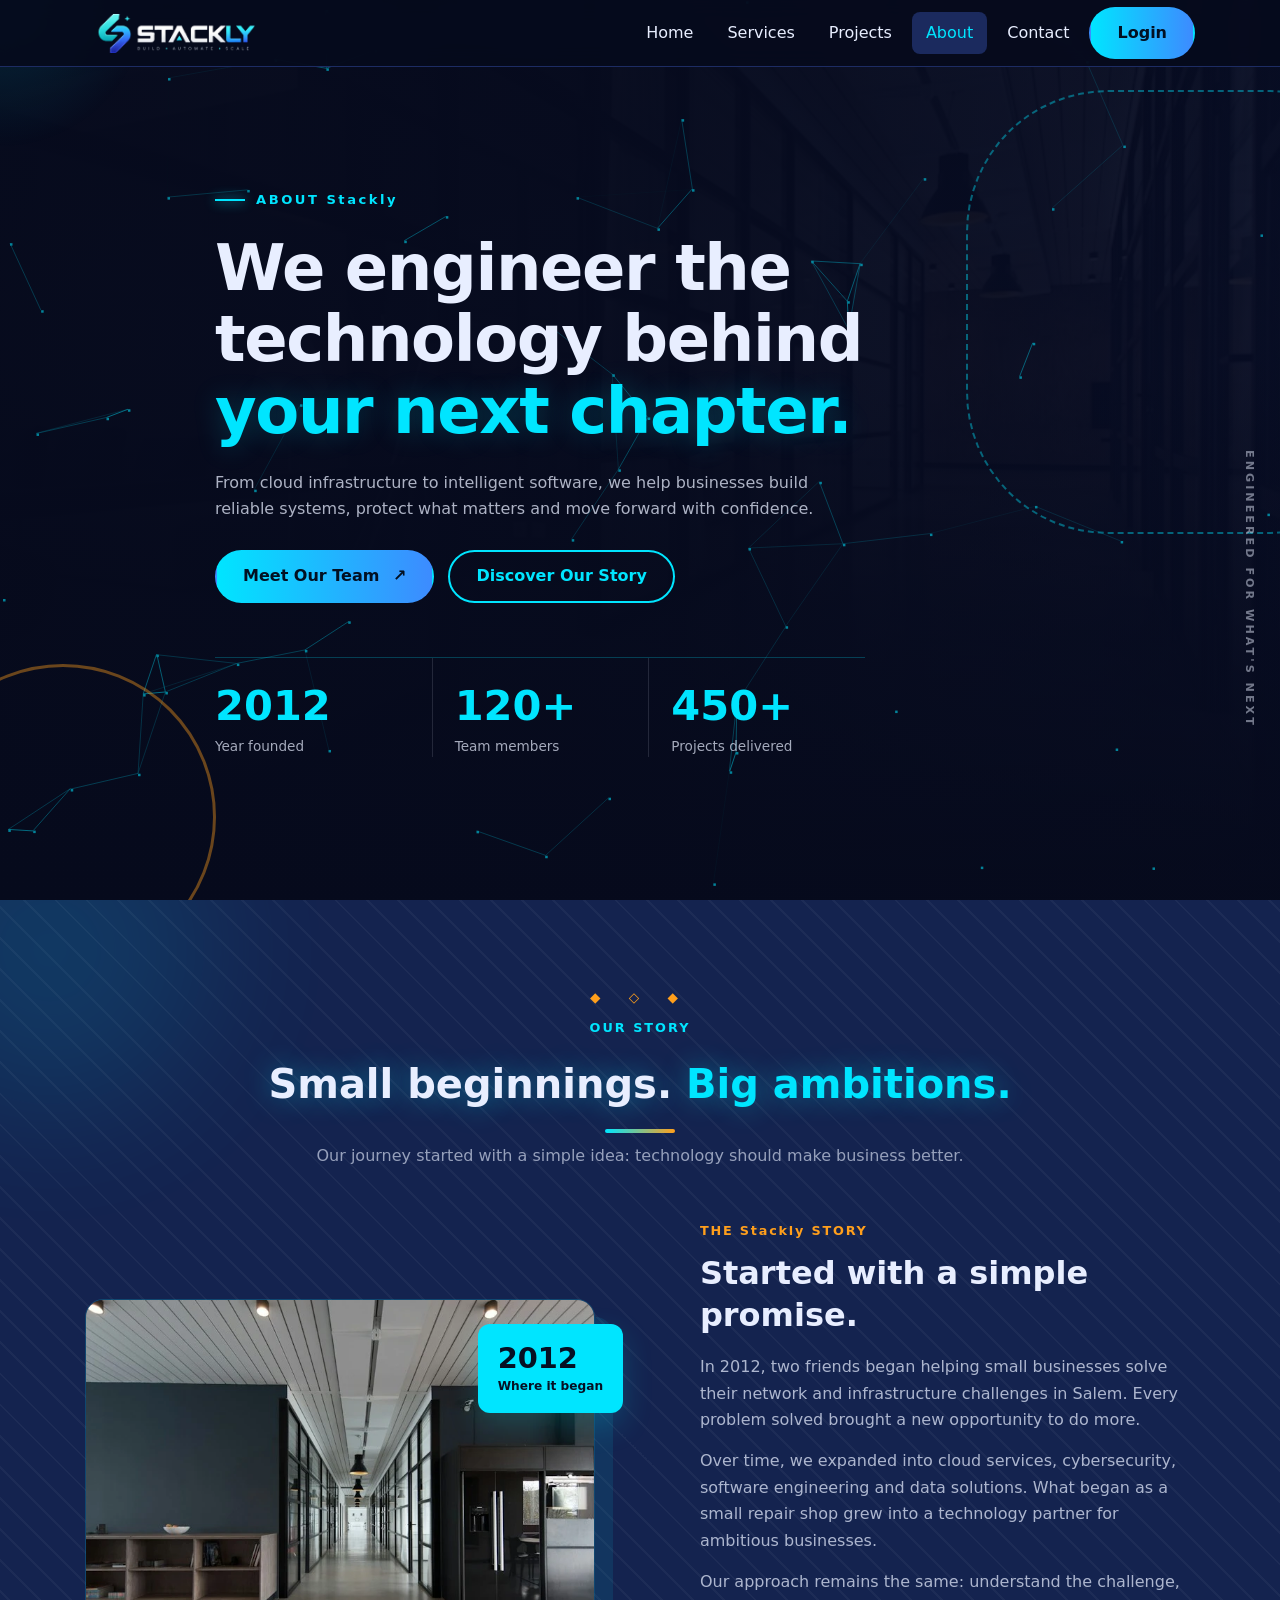
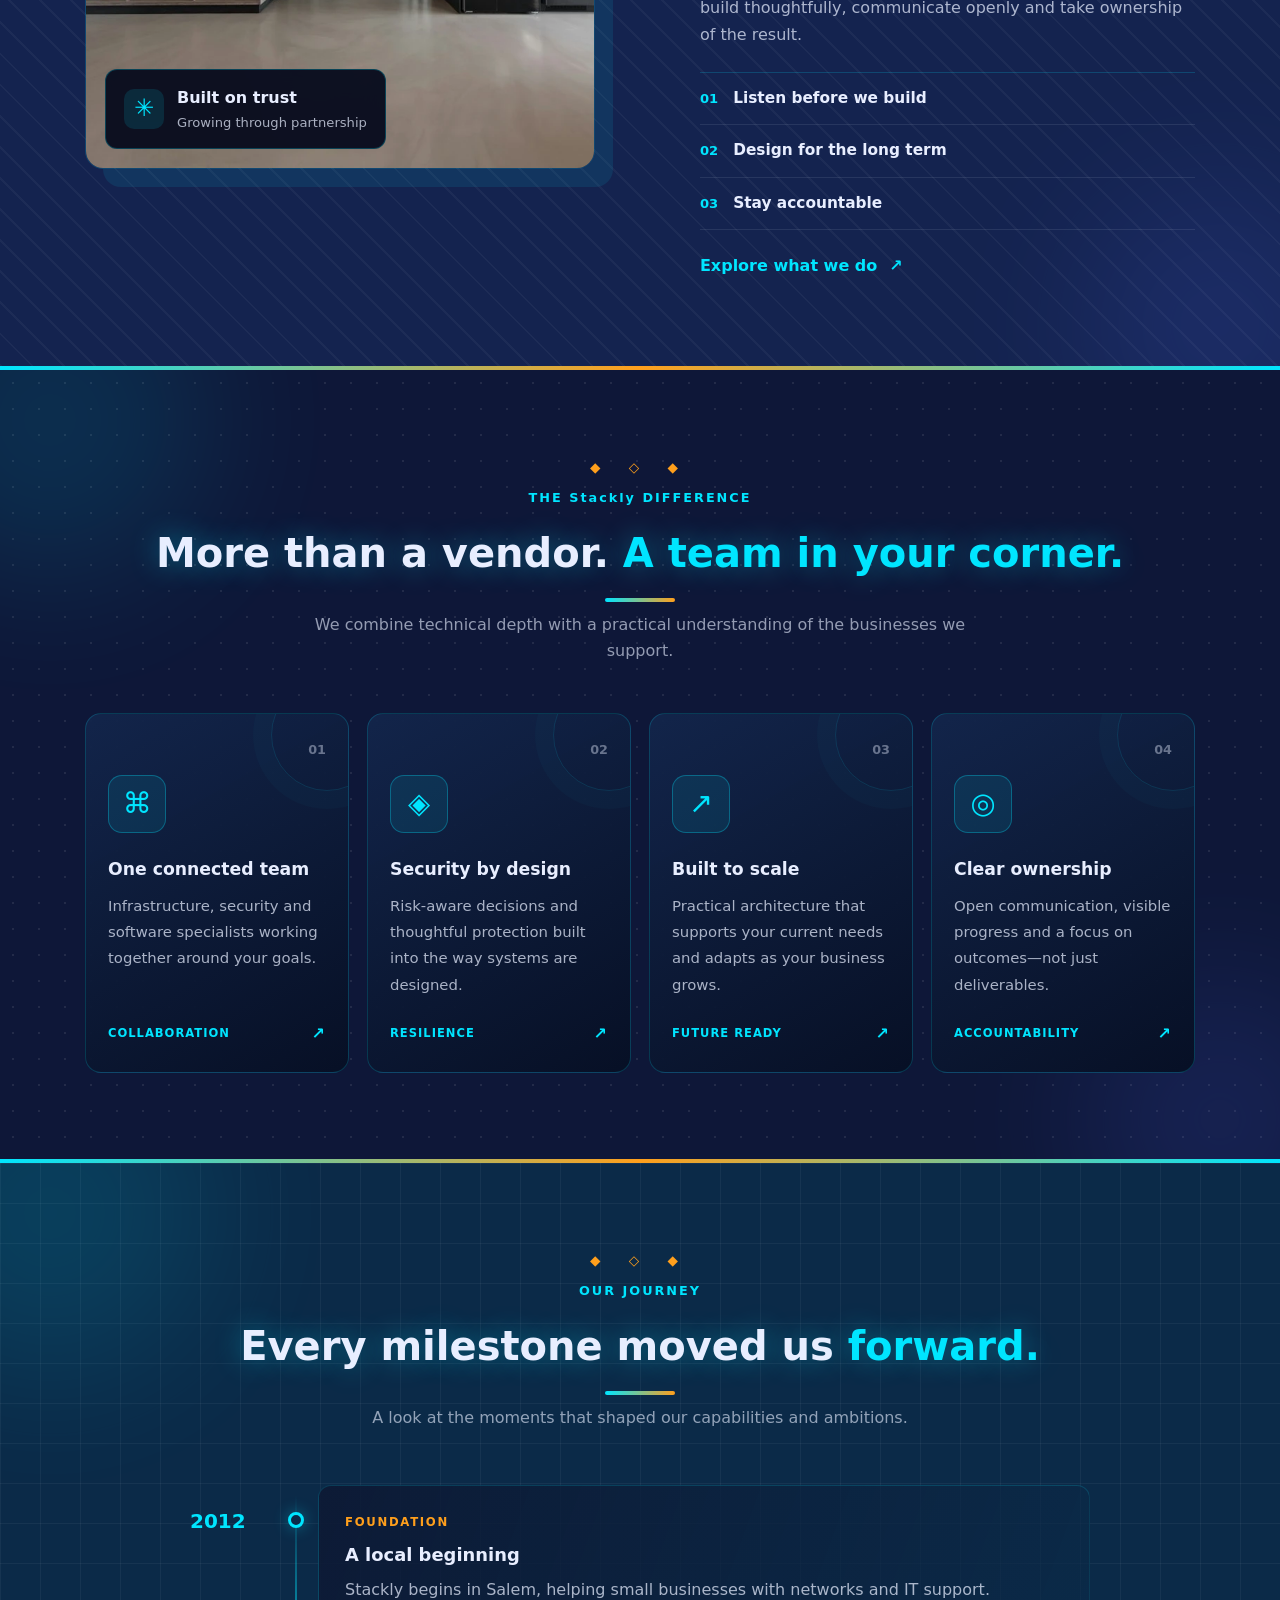
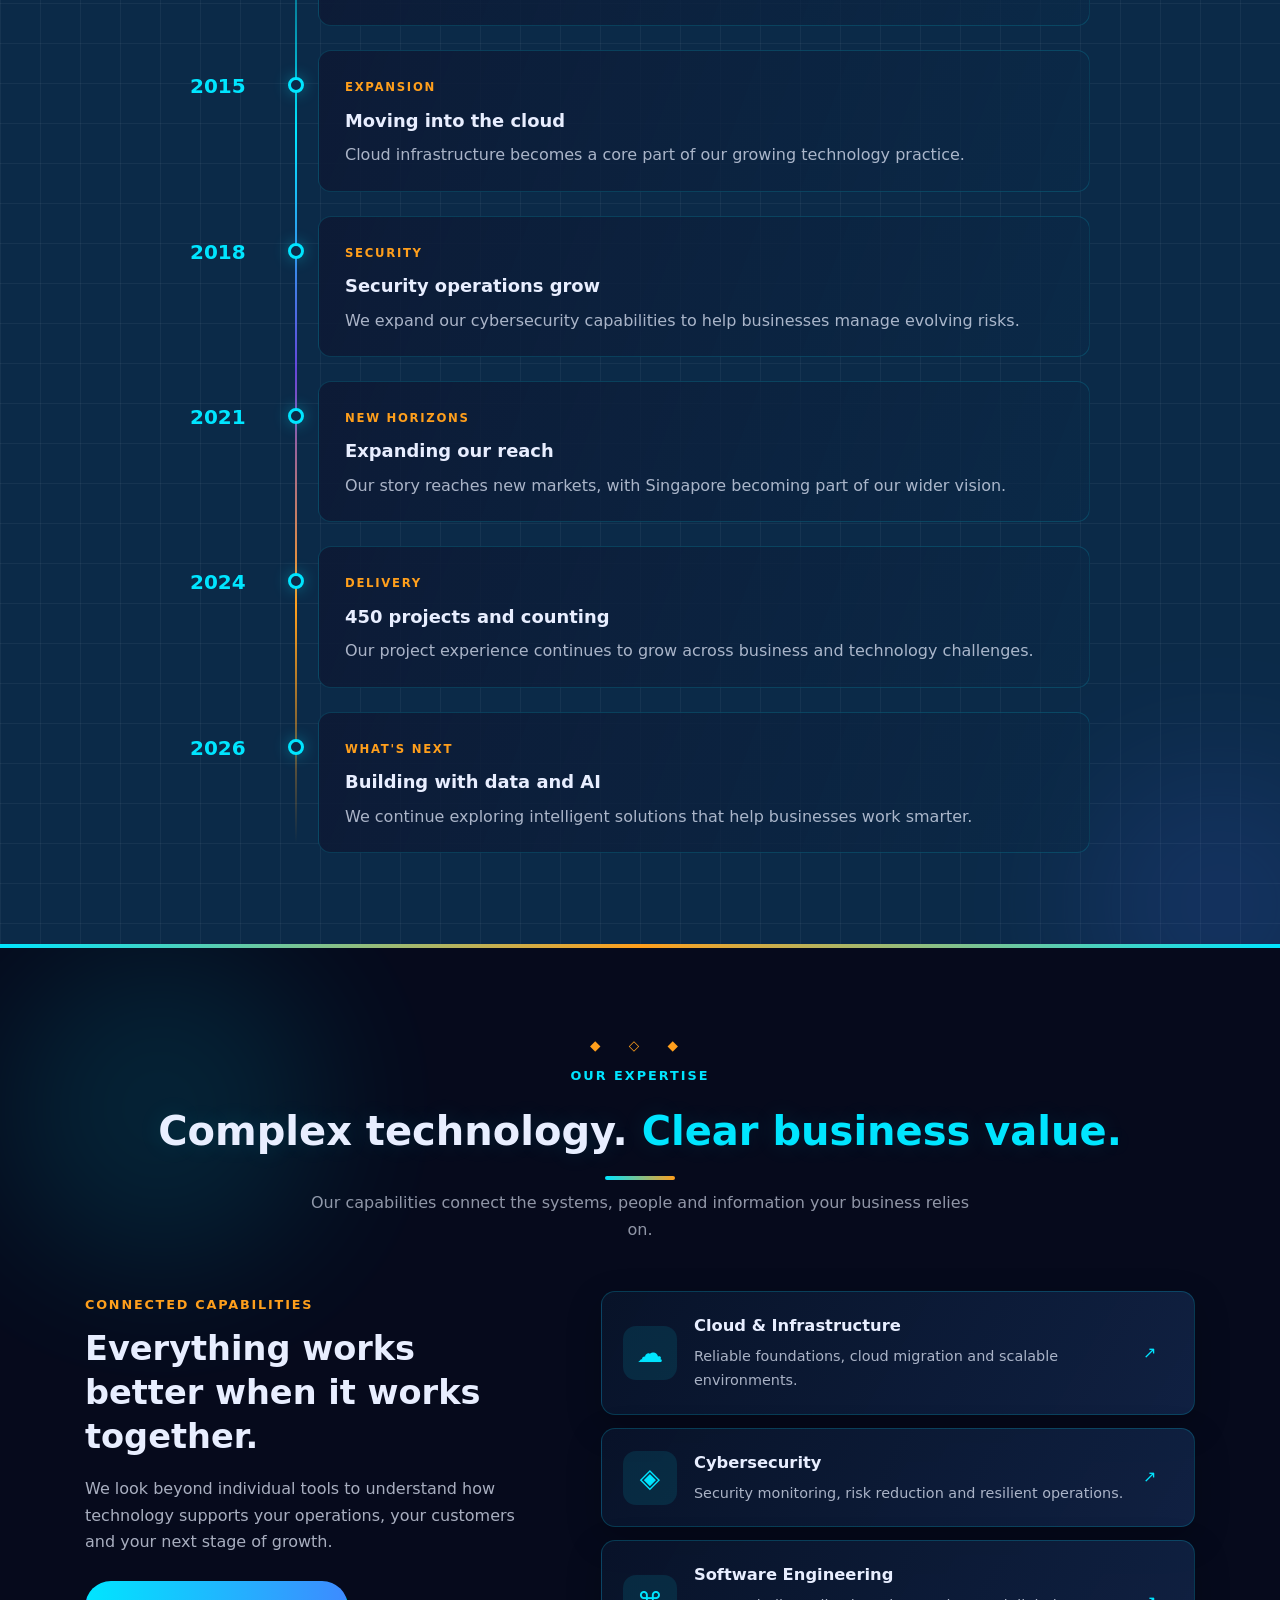
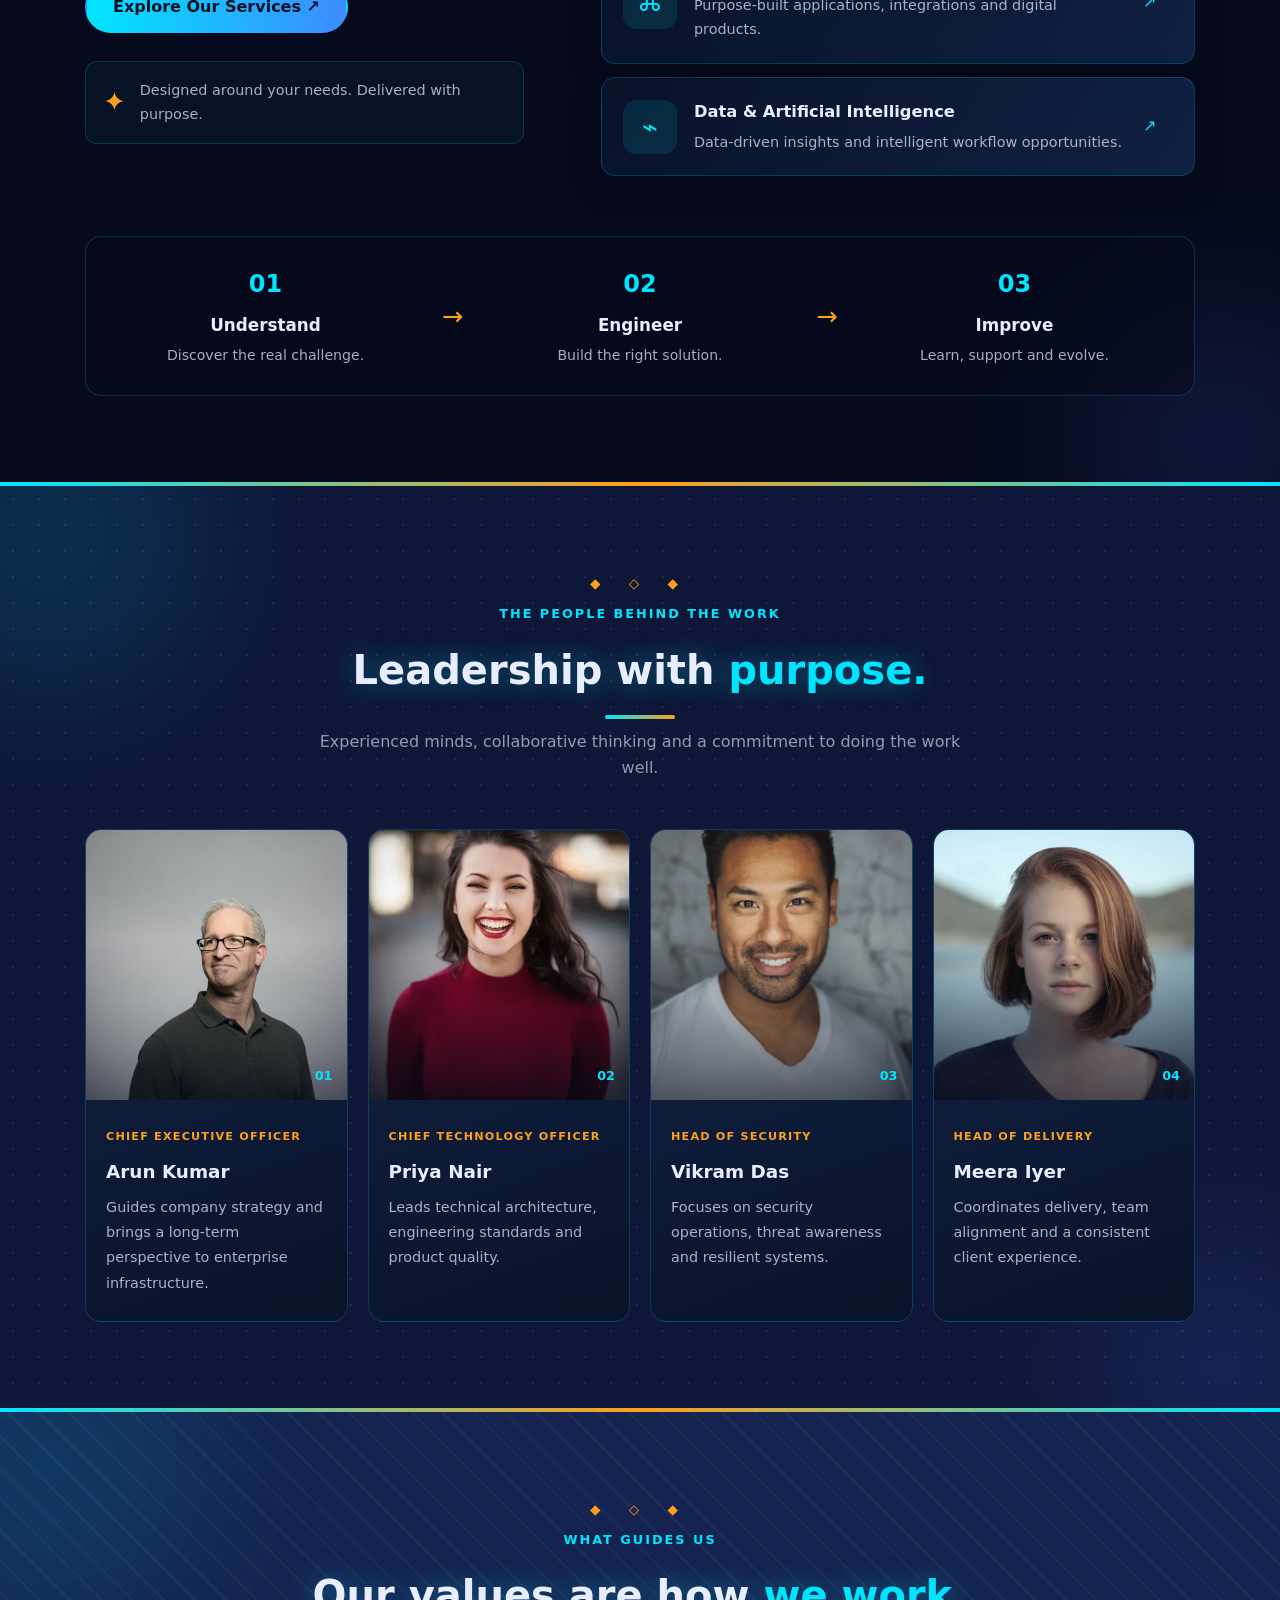
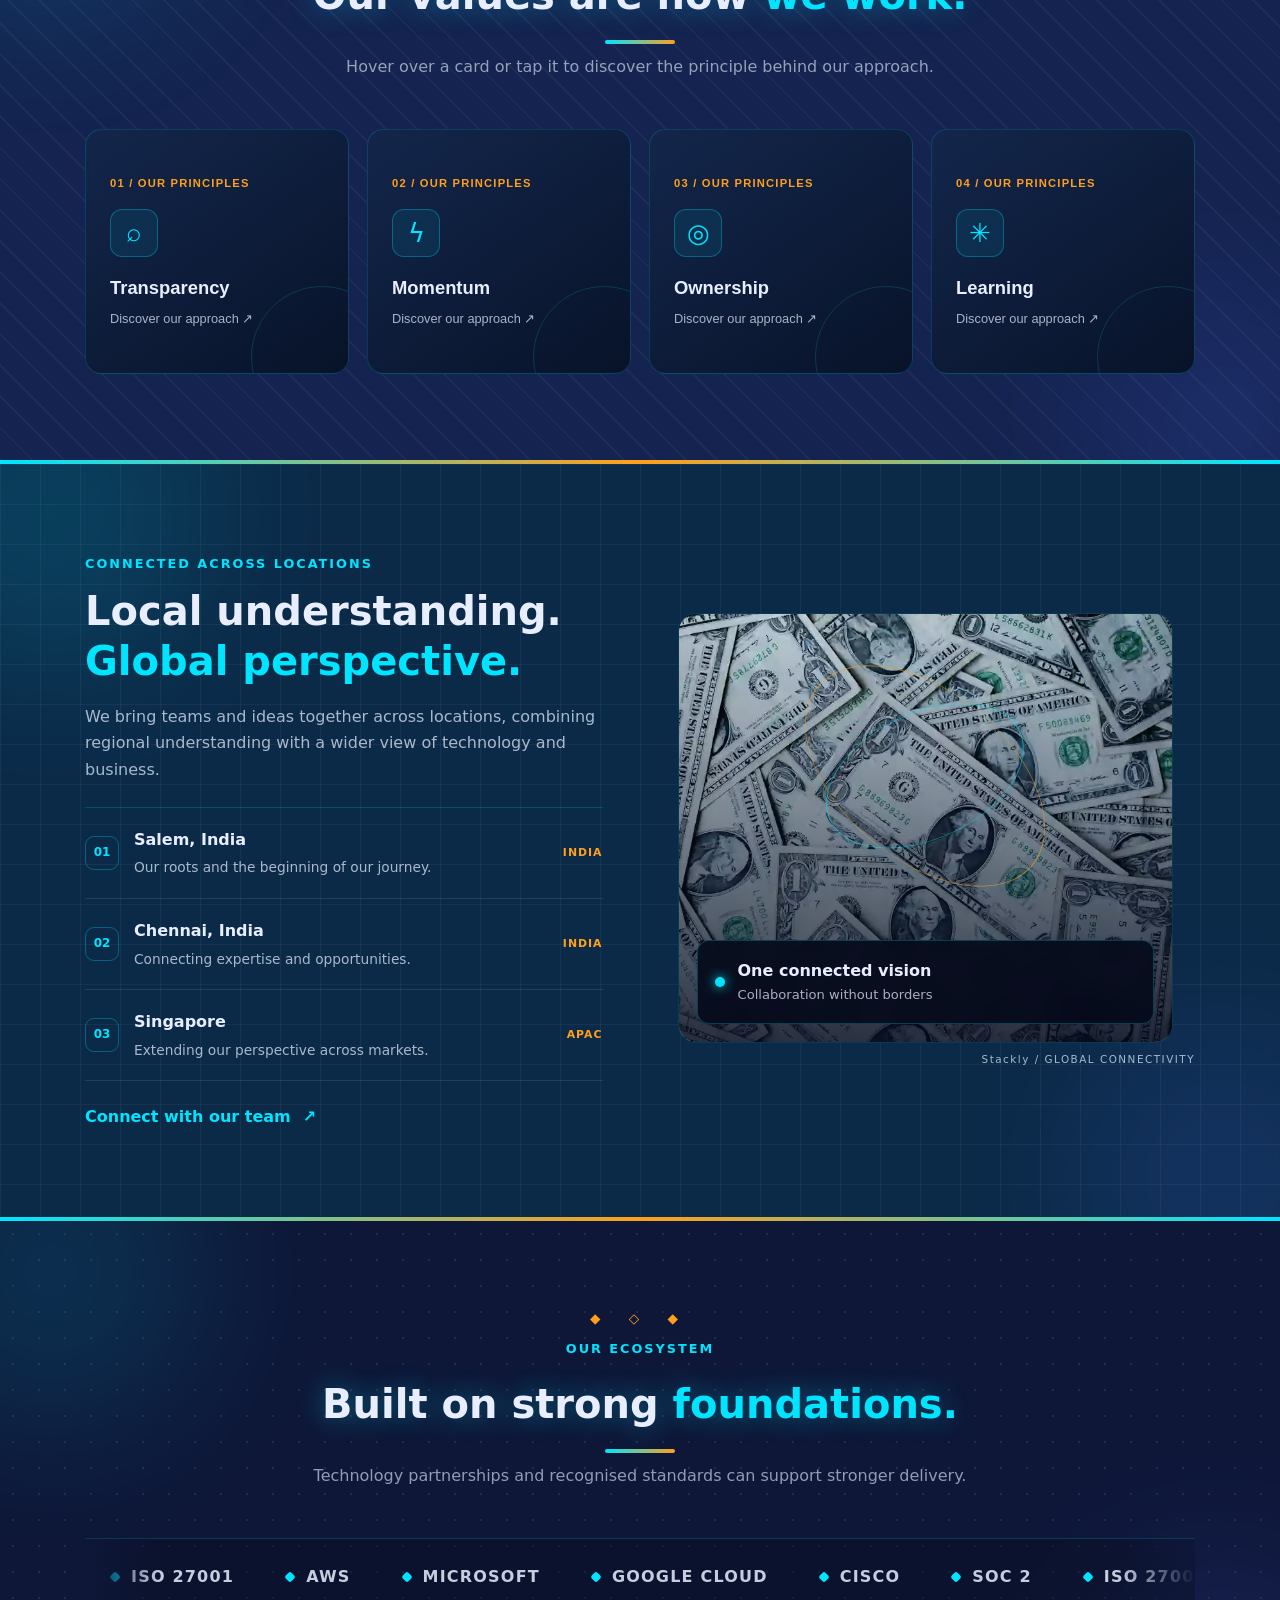
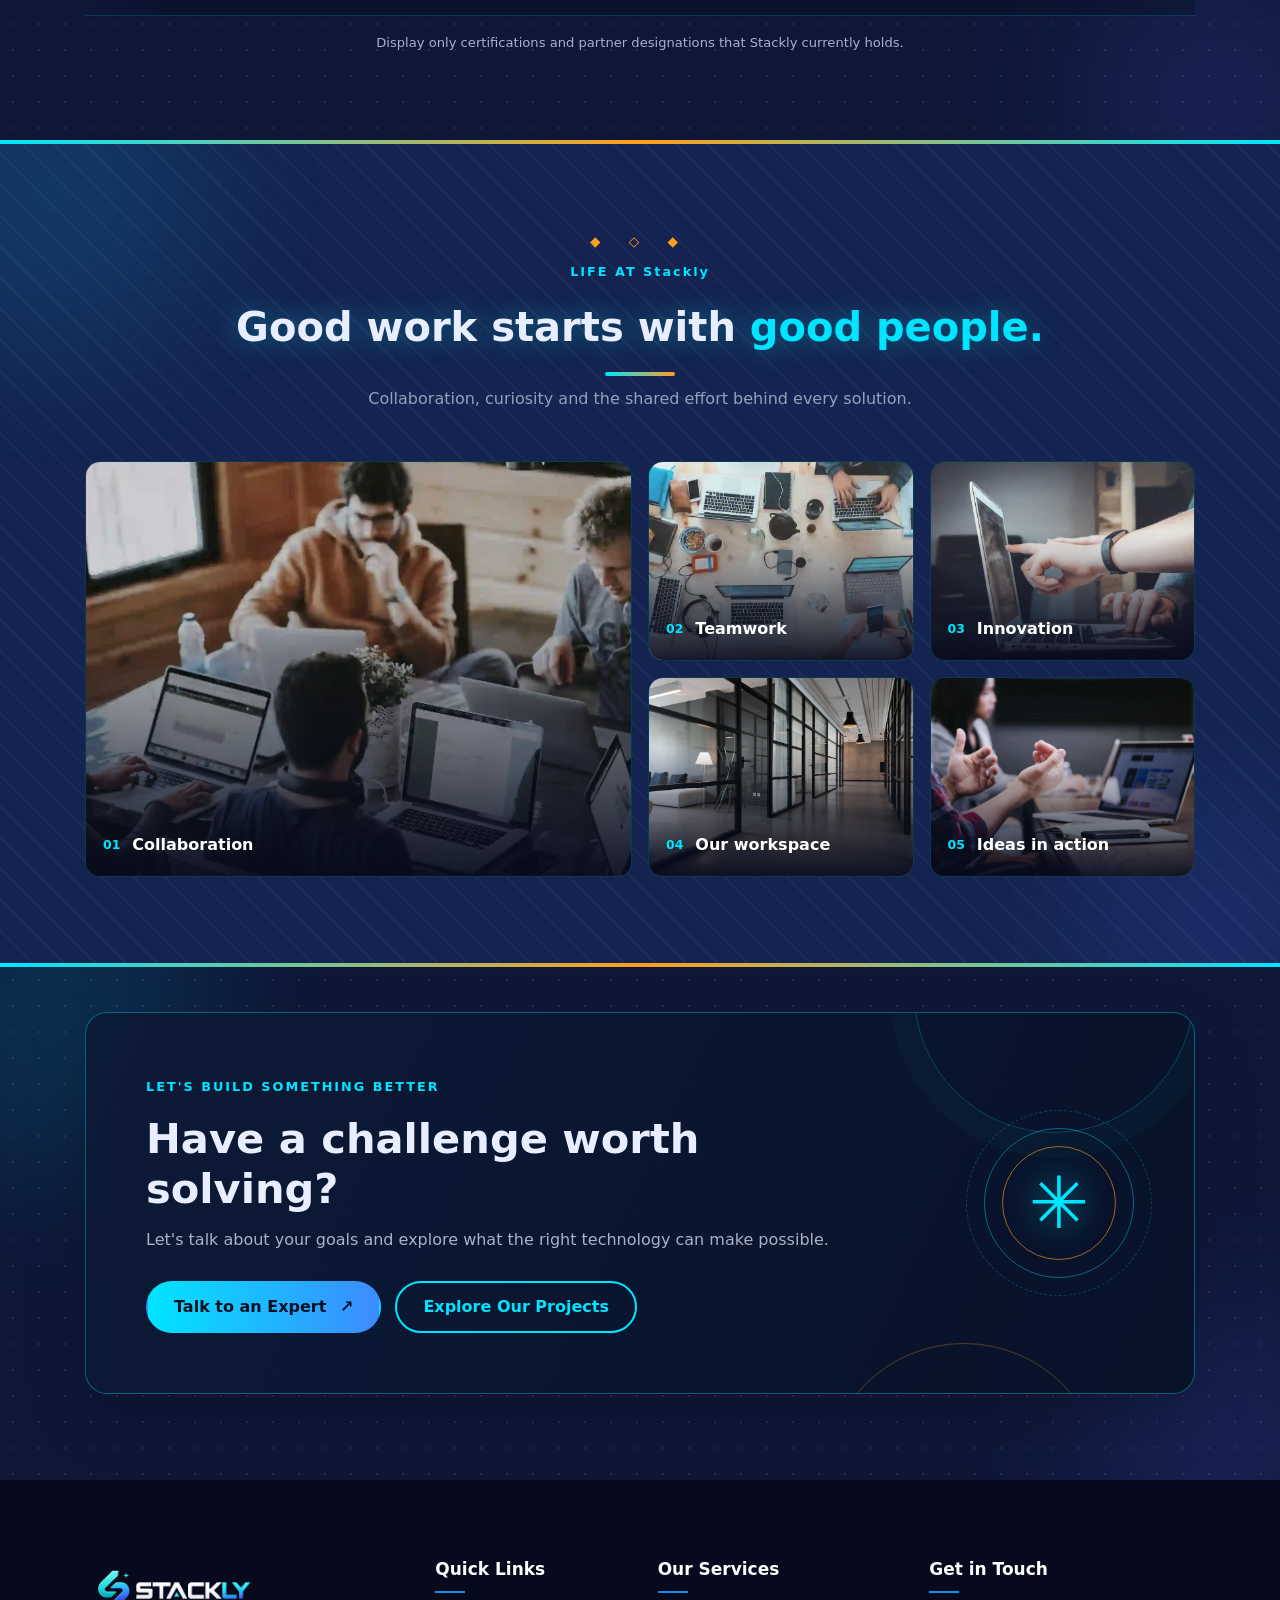
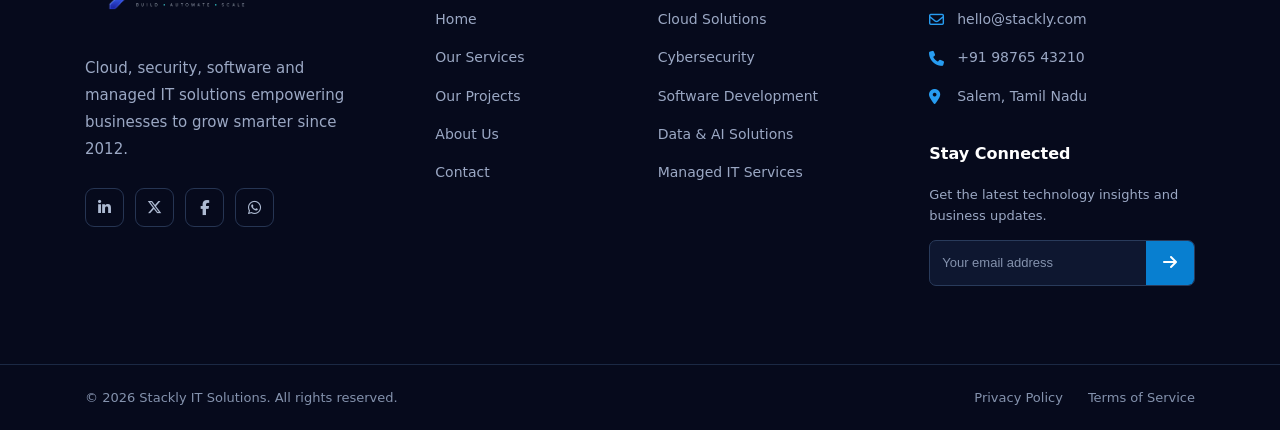
==== commit d834da7c: "." ====
--- a/about.html
+++ b/about.html
@@ -696,40 +696,106 @@
 
 </main>
 
-
-<!-- FOOTER -->
-<footer>
-  <div class="wrap fg">
-    <div>
-      <a class="logo" href="index.html">NEXA<b>CORE</b></a>
-      <p>Cloud, security, software and managed IT for growing businesses since 2012.</p>
-    </div>
-
-    <div>
-      <h4>Pages</h4>
+<!-- =========================== Premium Footer =========================== -->
+<footer class="foot">
+
+  <div class="wrap fgrid">
+
+    <!-- Brand -->
+    <div class="foot-brand">
+      <a class="brand" href="index.html">
+        <img src="images/logo.webp" alt="Stackly Logo" class="brand-logo">
+      </a>
+
+      <p>
+        Cloud, security, software and managed IT solutions
+        empowering businesses to grow smarter since 2012.
+      </p>
+
+      <div class="foot-socials">
+        <a href="#" aria-label="LinkedIn"><i class="fa-brands fa-linkedin-in"></i></a>
+        <a href="#" aria-label="X"><i class="fa-brands fa-x-twitter"></i></a>
+        <a href="#" aria-label="Facebook"><i class="fa-brands fa-facebook-f"></i></a>
+        <a href="#" aria-label="WhatsApp"><i class="fa-brands fa-whatsapp"></i></a>
+      </div>
+    </div>
+
+    <!-- Quick Links -->
+    <div class="foot-links">
+      <h4>Quick Links</h4>
       <a href="index.html">Home</a>
-      <a href="services.html">Services</a>
-      <a href="projects.html">Projects</a>
-      <a href="about.html">About</a>
+      <a href="services.html">Our Services</a>
+      <a href="projects.html">Our Projects</a>
+      <a href="about.html">About Us</a>
       <a href="contact.html">Contact</a>
     </div>
 
-    <div>
-      <h4>Services</h4>
-      <a href="services.html">Cloud</a>
+    <!-- Services -->
+    <div class="foot-links">
+      <h4>Our Services</h4>
+      <a href="services.html">Cloud Solutions</a>
       <a href="services.html">Cybersecurity</a>
-      <a href="services.html">Software</a>
-      <a href="services.html">Data and AI</a>
-    </div>
-
-    <div>
-      <h4>Contact</h4>
-      <a href="contact.html">hello@Stackly.com</a>
-      <a href="contact.html">+91 98765 43210</a>
-      <a href="contact.html">Salem, Tamil Nadu</a>
-    </div>
+      <a href="services.html">Software Development</a>
+      <a href="services.html">Data & AI Solutions</a>
+      <a href="services.html">Managed IT Services</a>
+    </div>
+
+    <!-- Contact -->
+    <div class="foot-links foot-contact">
+      <h4>Get in Touch</h4>
+
+      <a href="mailto:hello@stackly.com">
+        <i class="fa-regular fa-envelope"></i>
+        hello@stackly.com
+      </a>
+
+      <a href="tel:+919876543210">
+        <i class="fa-solid fa-phone"></i>
+        +91 98765 43210
+      </a>
+
+      <a href="contact.html">
+        <i class="fa-solid fa-location-dot"></i>
+        Salem, Tamil Nadu
+      </a>
+
+      <!-- Newsletter -->
+      <div class="foot-newsletter">
+        <h4>Stay Connected</h4>
+        <p>Get the latest technology insights and business updates.</p>
+
+        <form class="foot-newsletter-form" id="newsletterForm">
+          <input
+            type="email"
+            id="newsletterEmail"
+            placeholder="Your email address"
+            aria-label="Your email address"
+            required
+          >
+
+          <button type="submit" aria-label="Subscribe">
+            <i class="fa-solid fa-arrow-right"></i>
+          </button>
+        </form>
+
+        <p class="newsletter-message" id="newsletterMessage" aria-live="polite"></p>
+      </div>
+    </div>
+
   </div>
-  <p class="cp">© 2026 Stackly IT Solutions. All rights reserved.</p>
+
+  <!-- Bottom Bar -->
+  <div class="foot-bottom">
+    <div class="wrap foot-bottom-inner">
+      <p class="copy">© 2026 Stackly IT Solutions. All rights reserved.</p>
+
+      <div class="foot-legal">
+        <a href="contact.html">Privacy Policy</a>
+        <a href="contact.html">Terms of Service</a>
+      </div>
+    </div>
+  </div>
+
 </footer>
 
 <script src="js/main.js"></script>
--- a/css/style.css
+++ b/css/style.css
@@ -358,113 +358,7 @@
 .cta .btn {
   animation: pulse 2s infinite;
 }
-footer {
-  background: #03060f;
-  padding: 50px 0 20px;
-  border-top: 3px solid var(--ac);
-}
-.fg {
-  display: grid;
-  grid-template-columns: repeat(auto-fit, minmax(190px, 1fr));
-  gap: 26px;
-}
-footer h4 {
-  color: var(--ac);
-  margin-bottom: 8px;
-}
-footer a {
-  display: block;
-  opacity: 0.85;
-  margin: 4px 0;
-}
-footer a:hover {
-  color: var(--ac);
-}
-.cp {
-  text-align: center;
-  margin-top: 30px;
-  opacity: 0.6;
-  font-size: 0.9rem;
-}
-.modal {
-  position: fixed;
-  inset: 0;
-  background: #000b;
-  display: grid;
-  place-items: center;
-  z-index: 200;
-  opacity: 0;
-  visibility: hidden;
-  transition: 0.4s;
-  padding: 16px;
-}
-.modal.show {
-  opacity: 1;
-  visibility: visible;
-}
-.box {
-  background: #eaf0ff;
-  color: #0a1630;
-  width: 100%;
-  max-width: 400px;
-  padding: 34px 28px;
-  border-radius: 18px;
-  position: relative;
-  display: grid;
-  gap: 14px;
-  border-top: 6px solid var(--ac);
-  transform: scale(0.8) rotate(-3deg);
-  transition: 0.5s;
-}
-.modal.show .box {
-  transform: none;
-}
-.box input {
-  padding: 13px;
-  border: 2px solid #9bb0ff;
-  border-radius: 8px;
-  font: inherit;
-  background: #fff;
-  color: #111;
-}
-#lc {
-  position: absolute;
-  top: 10px;
-  right: 14px;
-  border: 0;
-  background: #d62828;
-  color: #fff;
-  width: 34px;
-  height: 34px;
-  border-radius: 50%;
-  font-size: 1.4rem;
-  cursor: pointer;
-  transition: 0.3s;
-}
-#lc:hover {
-  transform: rotate(90deg);
-}
-.role {
-  display: grid;
-  grid-template-columns: 1fr 1fr;
-  gap: 8px;
-}
-.role button {
-  padding: 11px;
-  border: 2px solid #3d8bff;
-  background: #fff;
-  color: #0a1630;
-  border-radius: 10px;
-  font: inherit;
-  font-weight: 700;
-  cursor: pointer;
-  transition: 0.3s;
-}
-.role .on {
-  background: #0a1630;
-  color: var(--ac);
-  border-color: #0a1630;
-}
+
 @keyframes blink {
   50% {
     opacity: 0;
@@ -650,8 +544,8 @@
 }
 .gal {
   display: grid;
-  grid-template-columns: repeat(4, 1fr);
-  grid-auto-rows: 170px;
+  grid-template-columns: repeat(3, 1fr);
+  grid-auto-rows: 250px;
   gap: 14px;
 }
 .gal img {
@@ -670,7 +564,7 @@
   z-index: 3;
   border-color: var(--ac2);
 }
-.gal img:nth-child(1) {
+/* .gal img:nth-child(1) {
   grid-column: span 2;
   grid-row: span 2;
 }
@@ -680,17 +574,20 @@
 .gal img:nth-child(5) {
   grid-column: span 2;
 }
+.gal img:nth-child(6) {
+  grid-row: span 2;
+} */
 @media (max-width: 700px) {
   .gal {
-    grid-template-columns: repeat(2, 1fr);
-  }
-  .gal img:nth-child(n) {
+    grid-template-columns: repeat(1, 1fr);
+  }
+  /* .gal img:nth-child(n) {
     grid-column: auto;
     grid-row: auto;
   }
   .gal img:nth-child(1) {
     grid-column: span 2;
-  }
+  } */
 }
 .bn {
   min-height: 360px;
@@ -718,10 +615,7 @@
   opacity: 0.7;
   animation: float 5s ease-in-out infinite;
 }
-footer {
-  background-image: radial-gradient(#00e5ff22 1px, transparent 1px);
-  background-size: 20px 20px;
-}
+
 .logo {
   text-shadow: 0 0 14px #00e5ff88;
 }
@@ -748,4 +642,284 @@
   height: auto;
   object-fit: contain;
   display: block;
-}+}
+
+
+/* =========================== PREMIUM FOOTER =========================== */
+
+.foot {
+  background: #060a1c;
+  color: #fff;
+  padding-top: 75px;
+  position: relative;
+  overflow: hidden;
+}
+
+.fgrid {
+  display: grid;
+  grid-template-columns: 1.5fr 0.85fr 1.1fr 1.35fr;
+  gap: 55px;
+  padding-bottom: 65px;
+}
+
+/* Brand */
+.foot-brand .brand {
+  display: inline-block;
+  margin-bottom: 22px;
+}
+
+.foot-brand .brand-logo {
+  width: 175px;
+  height: auto;
+  object-fit: contain;
+}
+
+.foot-brand p {
+  color: #9ba8c4;
+  font-size: 15px;
+  line-height: 1.8;
+  max-width: 290px;
+  margin-bottom: 25px;
+}
+
+/* Social Icons */
+.foot-socials {
+  display: flex;
+  gap: 11px;
+}
+
+.foot-socials a {
+  width: 39px;
+  height: 39px;
+  display: flex;
+  align-items: center;
+  justify-content: center;
+  border: 1px solid #263553;
+  border-radius: 9px;
+  color: #aebbd3;
+  font-size: 15px;
+  transition: 0.3s ease;
+}
+
+.foot-socials a:hover {
+  background: #0878d1;
+  border-color: #0878d1;
+  color: #fff;
+  transform: translateY(-4px);
+}
+
+/* Footer Links */
+.foot-links {
+  display: flex;
+  flex-direction: column;
+  align-items: flex-start;
+}
+
+.foot-links h4 {
+  font-size: 17px;
+  font-weight: 700;
+  color: #fff;
+  margin-bottom: 25px;
+  position: relative;
+}
+
+.foot-links h4::after {
+  content: "";
+  position: absolute;
+  left: 0;
+  bottom: -10px;
+  width: 30px;
+  height: 2px;
+  background: #168eea;
+}
+
+.foot-links > a {
+  color: #9ba8c4;
+  text-decoration: none;
+  font-size: 14px;
+  margin-bottom: 15px;
+  transition: 0.3s ease;
+}
+
+.foot-links > a:hover {
+  color: #35aaff;
+  transform: translateX(5px);
+}
+
+/* Contact */
+.foot-contact > a {
+  display: flex;
+  align-items: center;
+  gap: 11px;
+}
+
+.foot-contact > a i {
+  color: #279cf0;
+  font-size: 15px;
+  width: 17px;
+}
+
+/* Newsletter */
+.foot-newsletter {
+  width: 100%;
+  margin-top: 18px;
+}
+
+.foot-newsletter h4 {
+  margin-bottom: 18px;
+  font-size: 16px;
+}
+
+.foot-newsletter h4::after {
+  display: none;
+}
+
+.foot-newsletter p {
+  color: #9ba8c4;
+  font-size: 13px;
+  line-height: 1.6;
+  margin-bottom: 13px;
+}
+
+.foot-newsletter-form {
+  display: flex;
+  width: 100%;
+  height: 46px;
+  border: 1px solid #293b5b;
+  border-radius: 7px;
+  overflow: hidden;
+  background: #0e1730;
+}
+
+.foot-newsletter-form input {
+  flex: 1;
+  min-width: 0;
+  border: none;
+  outline: none;
+  background: transparent;
+  color: #fff;
+  padding: 0 12px;
+  font-size: 13px;
+}
+
+.foot-newsletter-form input::placeholder {
+  color: #8492ad;
+}
+
+.foot-newsletter-form button {
+  width: 48px;
+  border: none;
+  background: #087fd0;
+  color: #fff;
+  cursor: pointer;
+  font-size: 16px;
+  transition: 0.3s ease;
+}
+
+.foot-newsletter-form button:hover {
+  background: #159ceF;
+}
+
+.newsletter-message {
+  font-size: 12px !important;
+  margin-top: 8px;
+}
+
+/* Bottom Bar */
+.foot-bottom {
+  border-top: 1px solid #1b2944;
+  padding: 22px 0;
+}
+
+.foot-bottom-inner {
+  display: flex;
+  align-items: center;
+  justify-content: space-between;
+  gap: 20px;
+}
+
+.copy {
+  color: #8492ad;
+  font-size: 13px;
+  margin: 0;
+}
+
+.foot-legal {
+  display: flex;
+  gap: 25px;
+}
+
+.foot-legal a {
+  color: #8492ad;
+  font-size: 13px;
+  text-decoration: none;
+  transition: 0.3s;
+}
+
+.foot-legal a:hover {
+  color: #35aaff;
+}
+
+/* Responsive */
+@media (max-width: 1000px) {
+  .fgrid {
+    grid-template-columns: 1.2fr 1fr;
+    gap: 45px;
+  }
+}
+
+@media (max-width: 600px) {
+  .foot {
+    padding-top: 55px;
+  }
+
+  .fgrid {
+    grid-template-columns: 1fr 1fr;
+    gap: 38px 22px;
+    padding-bottom: 45px;
+  }
+
+  .foot-brand {
+    grid-column: 1 / -1;
+  }
+
+  .foot-brand p {
+    max-width: 330px;
+  }
+
+  .foot-links h4 {
+    font-size: 15px;
+  }
+
+  .foot-links > a {
+    font-size: 13px;
+  }
+
+  .foot-contact {
+    grid-column: 1 / -1;
+  }
+
+  .foot-newsletter {
+    max-width: 400px;
+  }
+
+  .foot-bottom-inner {
+    flex-direction: column;
+    text-align: center;
+    gap: 15px;
+  }
+
+  .foot-legal {
+    gap: 20px;
+  }
+}
+
+@media (max-width: 380px) {
+  .fgrid {
+    column-gap: 15px;
+  }
+
+  .foot-legal {
+    gap: 13px;
+  }
+}
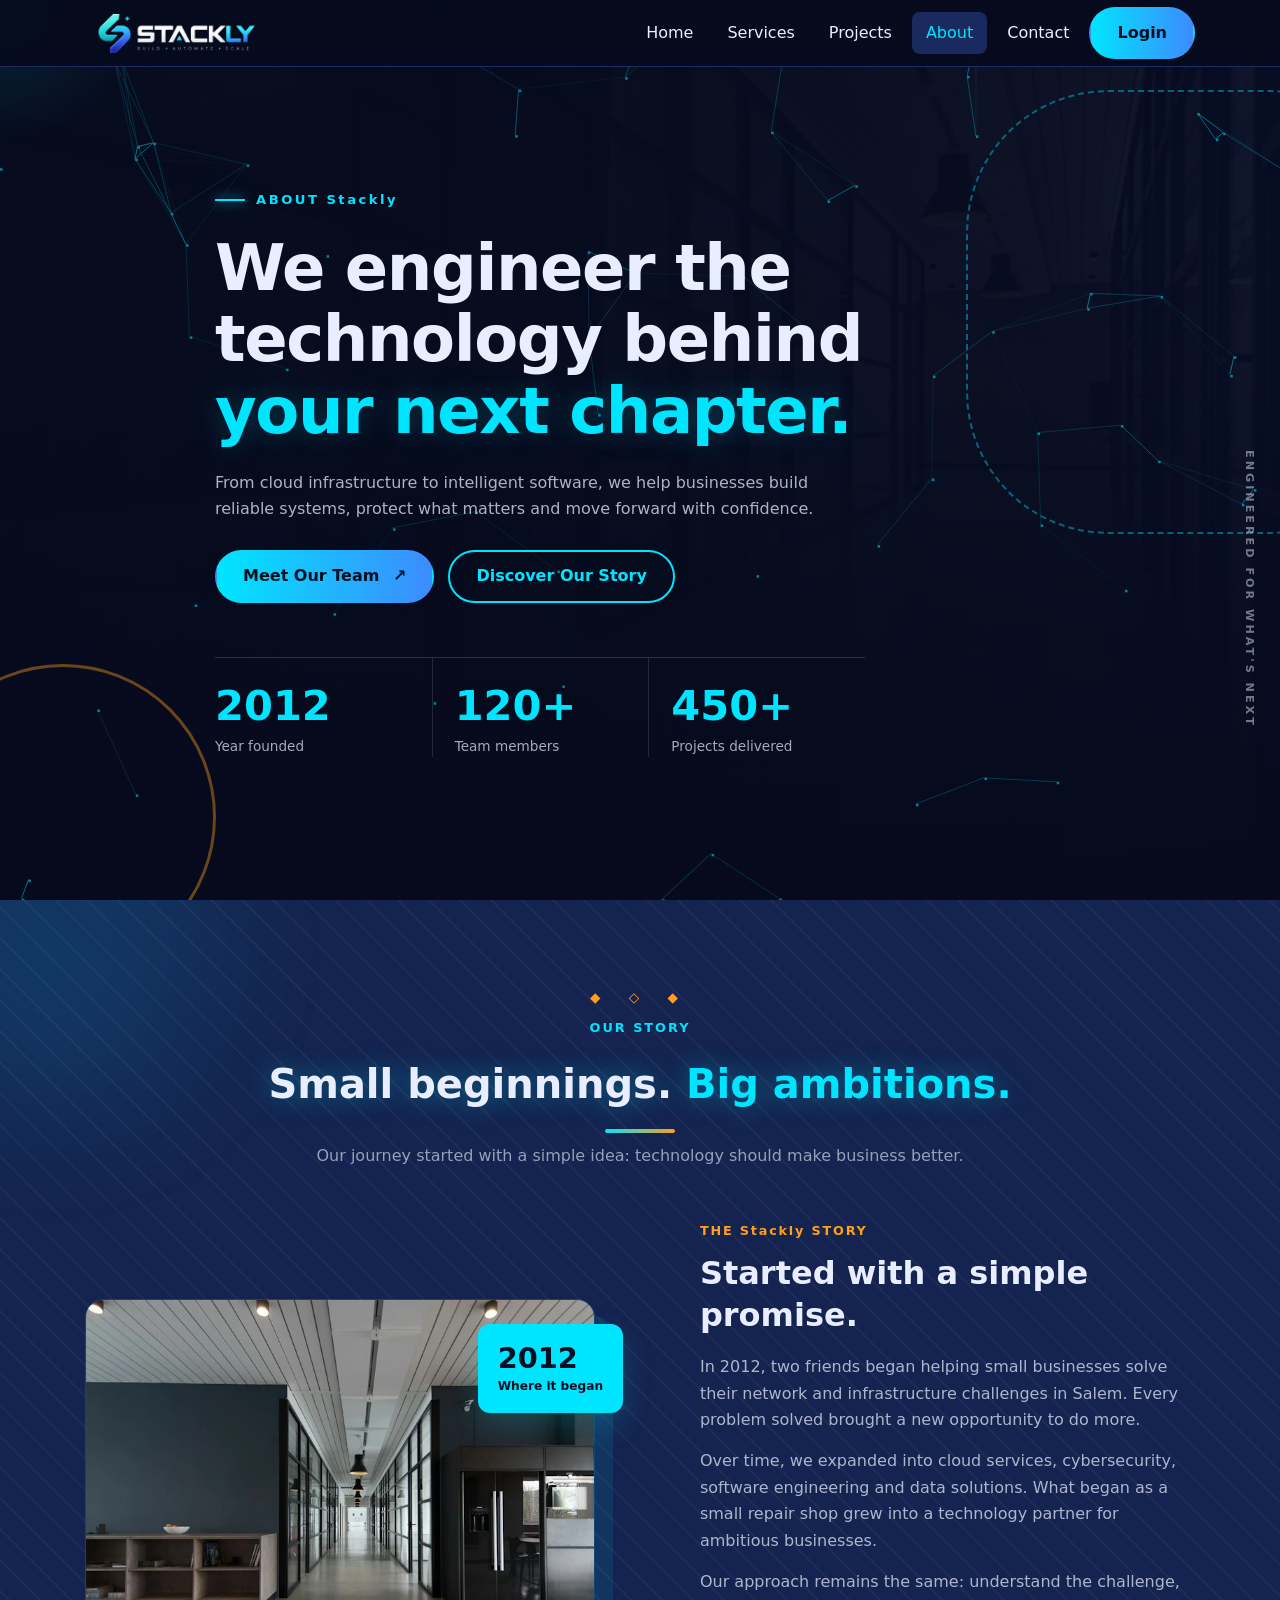
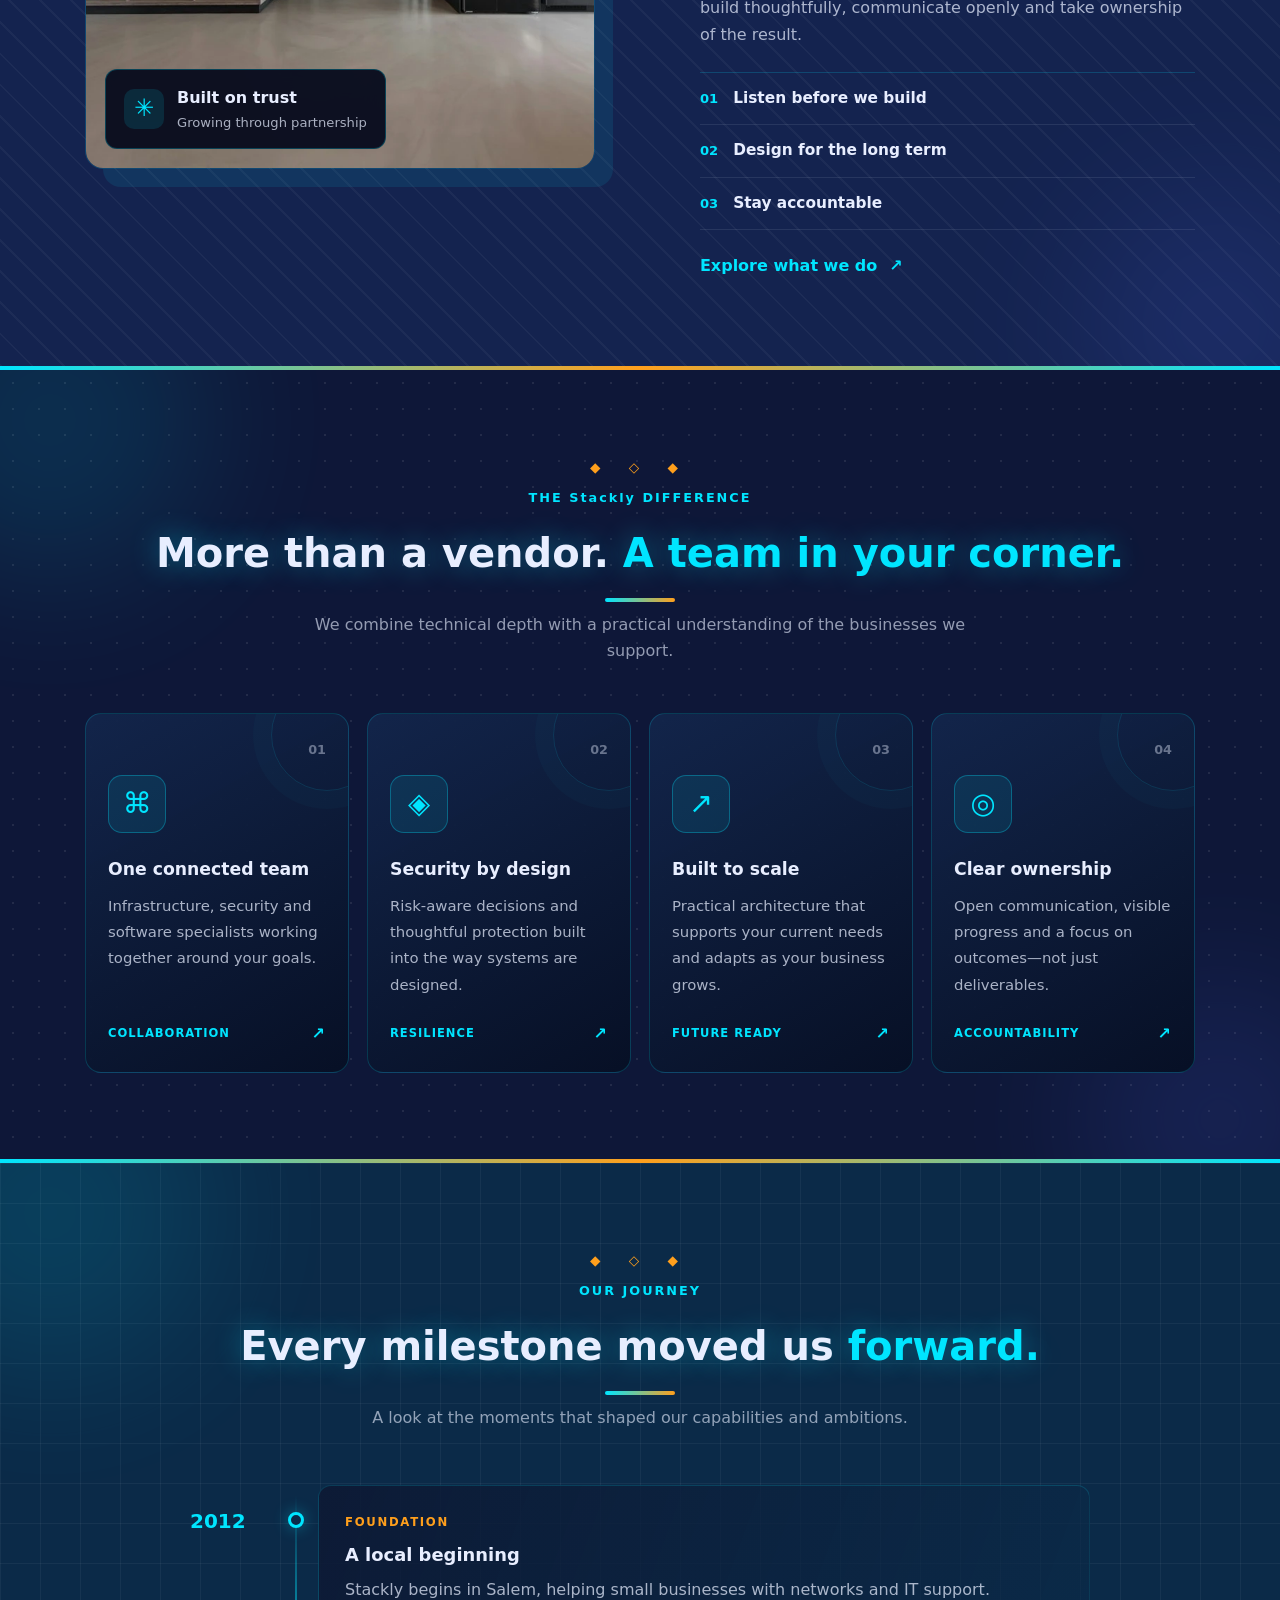
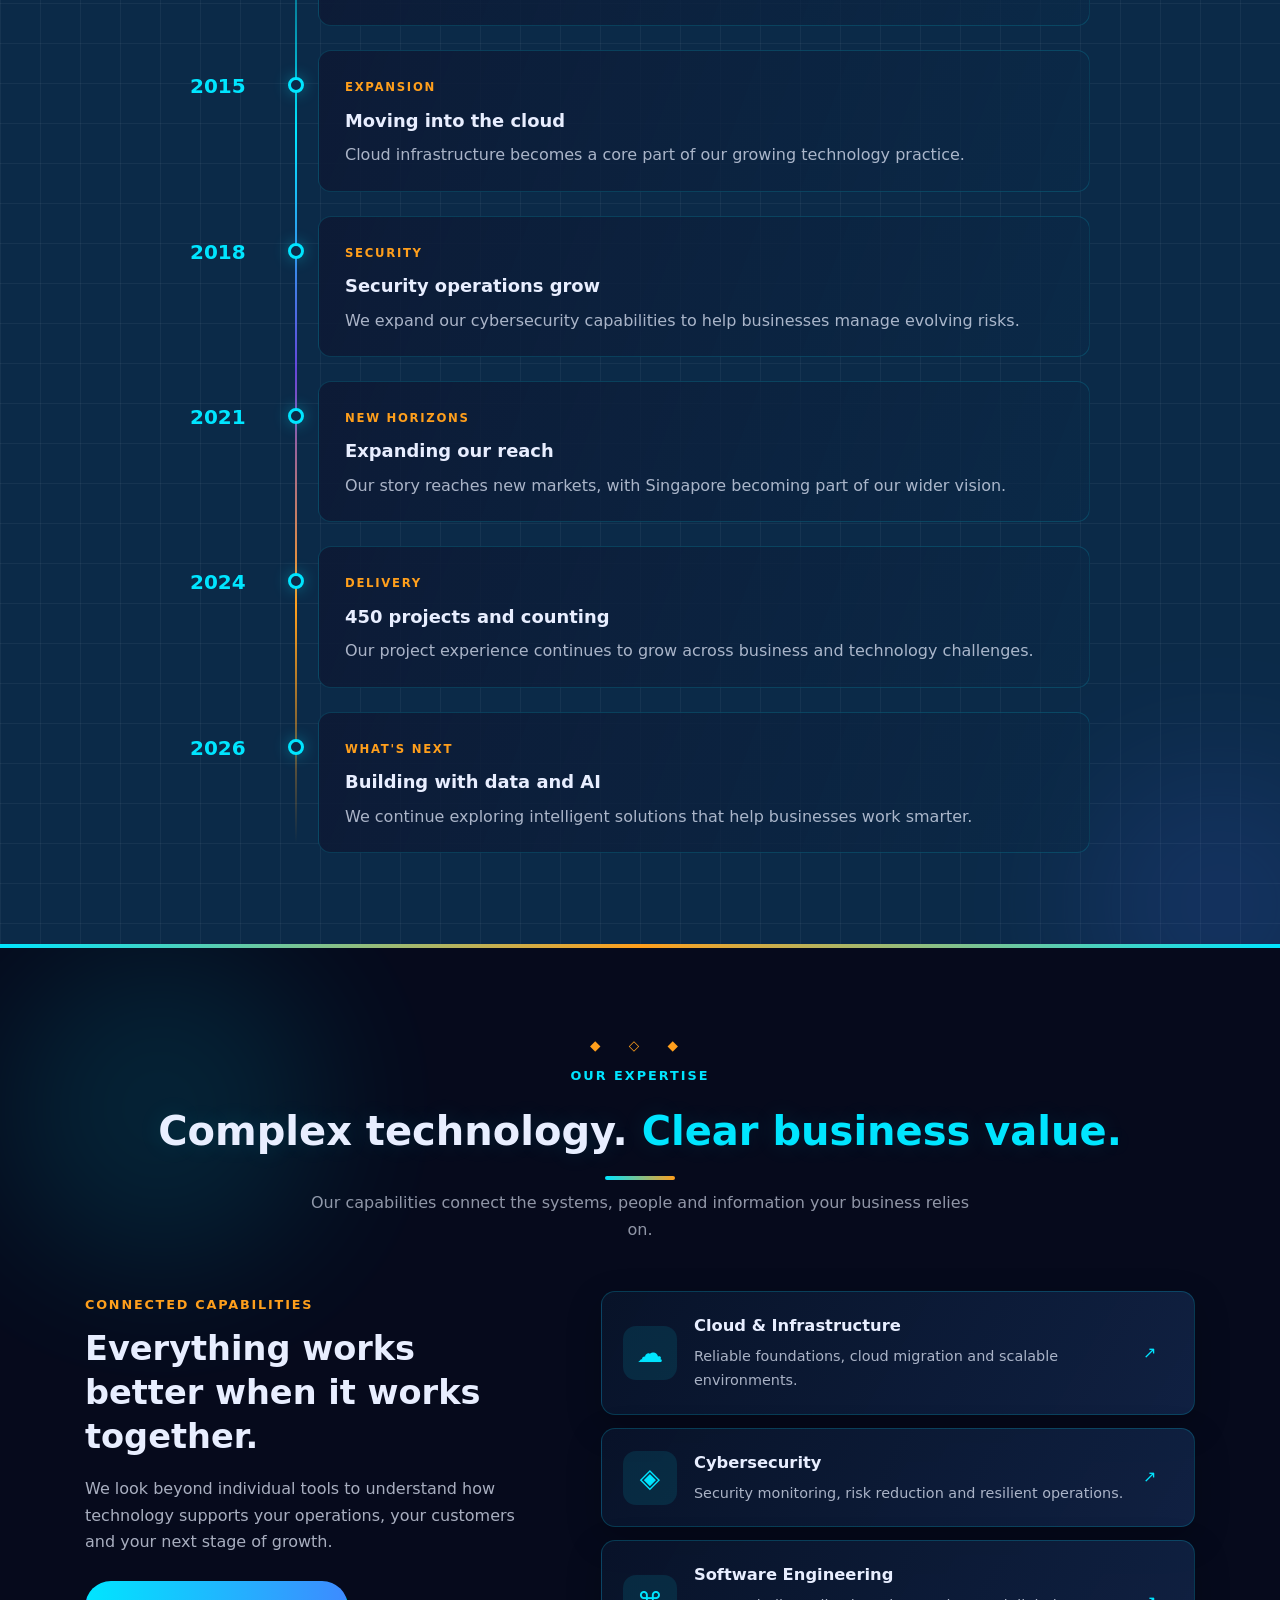
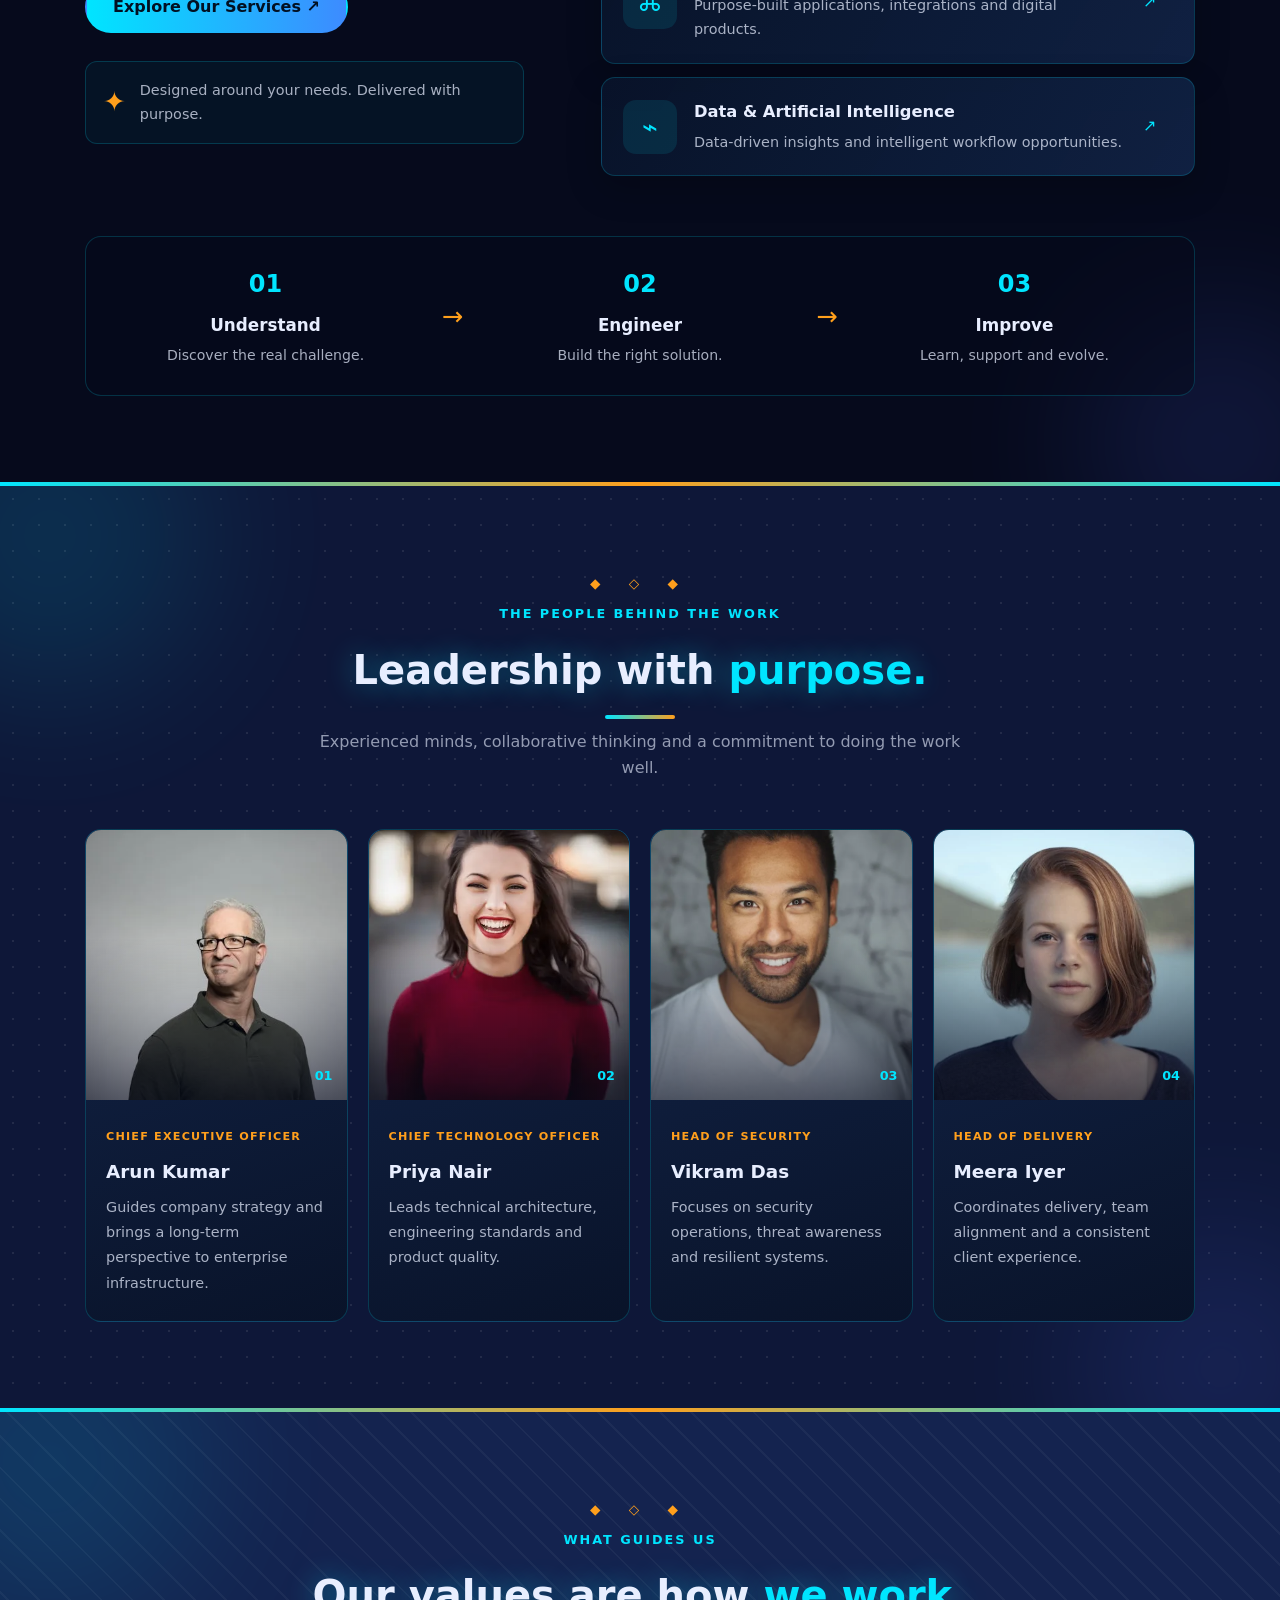
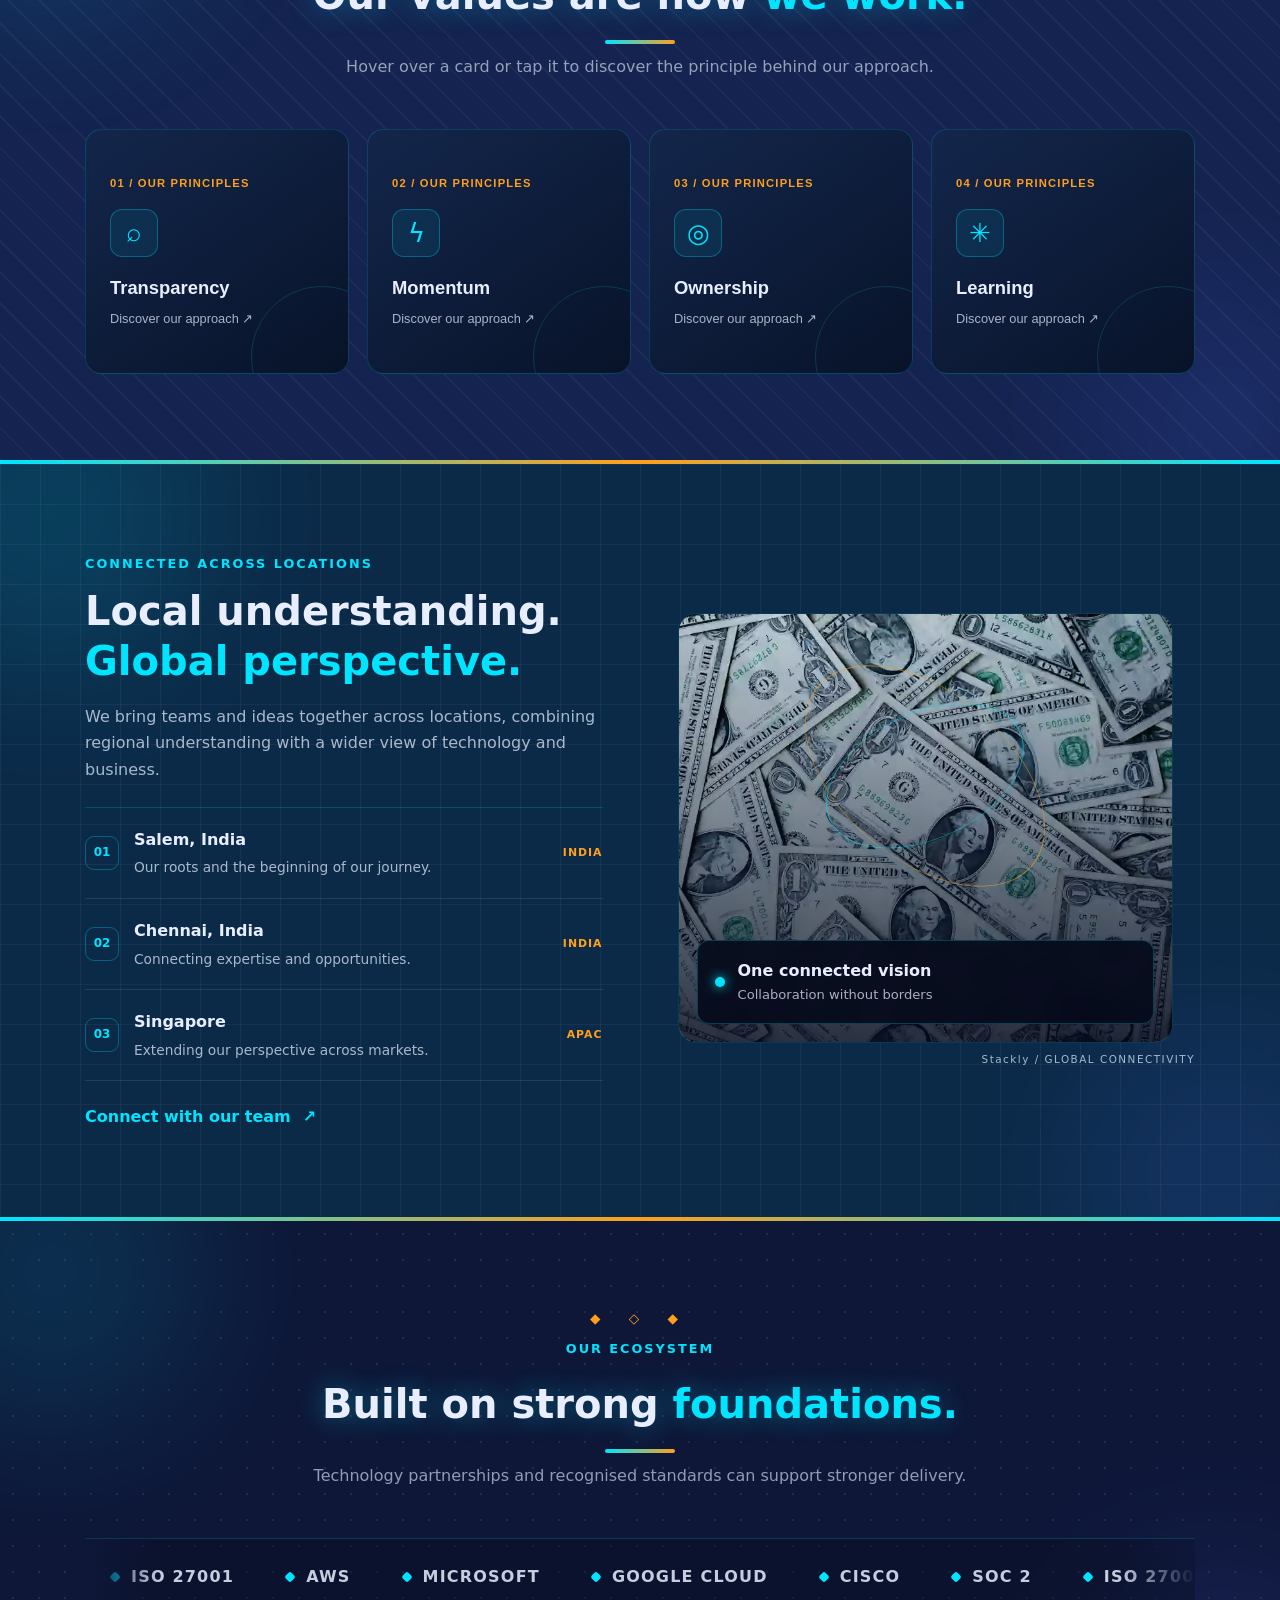
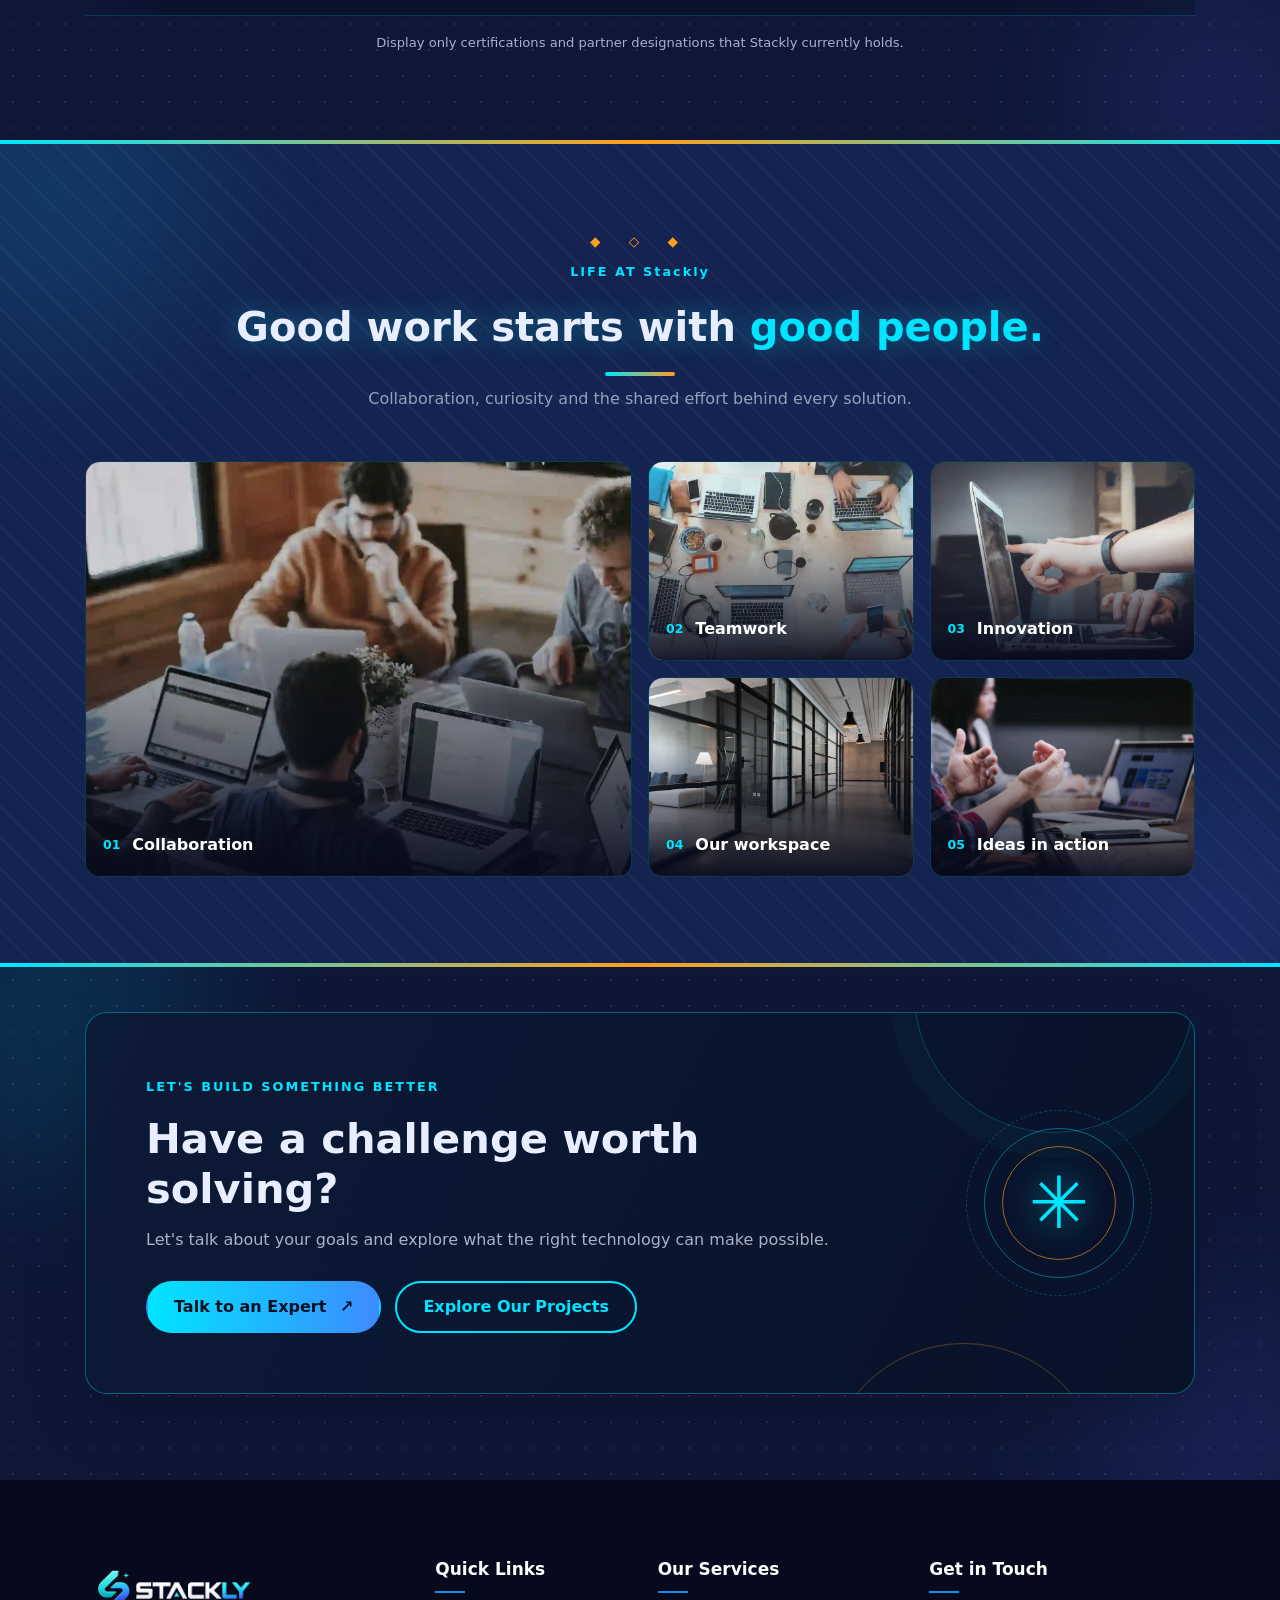
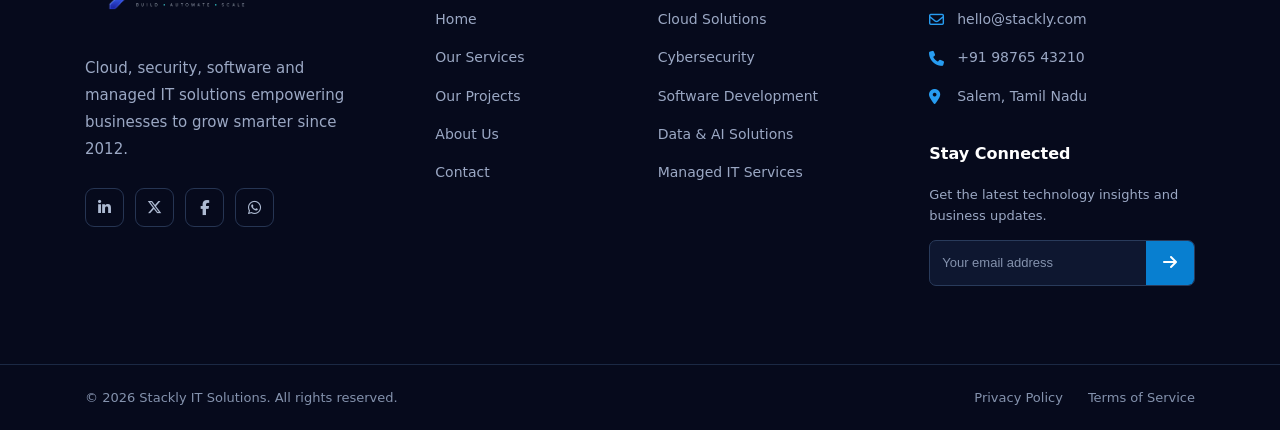
==== commit 5da30262: "bugfixes1" ====
--- a/about.html
+++ b/about.html
@@ -35,6 +35,26 @@
       <li><a href="about.html" class="on" aria-current="page">About</a></li>
       <li><a href="contact.html">Contact</a></li>
       <li><button class="btn" data-login>Login</button></li>
+
+      <!-- Mobile Contact Information -->
+          <li class="mobile-contact">
+            <h4>Get in Touch</h4>
+
+            <a href="tel:+919876543210">
+              <i class="fa-solid fa-phone"></i>
+              <span>+91 98765 43210</span>
+            </a>
+
+            <a href="mailto:hello@stackly.com">
+              <i class="fa-regular fa-envelope"></i>
+              <span>hello@stackly.com</span>
+            </a>
+
+            <a href="https://maps.google.com/?q=Salem,Tamil+Nadu">
+              <i class="fa-solid fa-location-dot"></i>
+              <span>Salem, Tamil Nadu</span>
+            </a>
+          </li>
     </ul>
   </div>
 </nav>
@@ -380,7 +400,7 @@
 
         <article class="nc-leader rv">
           <div class="nc-leader-photo">
-            <img src="images/imgper1.jpg"
+            <img src="images/imgper1.webp"
               alt="Portrait of Arun Kumar" loading="lazy">
             <span class="nc-leader-number">01</span>
           </div>
@@ -406,7 +426,7 @@
 
         <article class="nc-leader rv">
           <div class="nc-leader-photo">
-            <img src="images/imgper3.jpg"
+            <img src="images/imgper3.webp"
               alt="Portrait of Vikram Das" loading="lazy">
             <span class="nc-leader-number">03</span>
           </div>
@@ -419,7 +439,7 @@
 
         <article class="nc-leader rv">
           <div class="nc-leader-photo">
-            <img src="images/imgper4.jpg"
+            <img src="images/imgper4.webp"
               alt="Portrait of Meera Iyer" loading="lazy">
             <span class="nc-leader-number">04</span>
           </div>
--- a/css/style.css
+++ b/css/style.css
@@ -190,6 +190,68 @@
   .links .btn {
     width: 100%;
   }
+
+  
+/* ================= MOBILE SIDEBAR CONTACT ================= */
+
+/* Hidden on desktop */
+.mobile-contact {
+  display: none;
+}
+
+@media (max-width: 860px) {
+
+  /* Sidebar layout */
+  .links {
+    justify-content: flex-start;
+    align-items: stretch;
+    overflow-y: auto;
+    padding: 85px 18px 25px;
+    gap: 12px;
+  }
+
+  /* Contact section */
+  .links .mobile-contact {
+    display: block;
+    margin-top: auto;
+    padding-top: 22px;
+    border-top: 1px solid rgba(0, 229, 255, 0.25);
+  }
+
+  .mobile-contact h4 {
+    color: var(--ac);
+    font-size: 14px;
+    font-weight: 700;
+    margin-bottom: 17px;
+    letter-spacing: 0.5px;
+  }
+
+  .links .mobile-contact a {
+    display: flex;
+    align-items: center;
+    gap: 11px;
+    padding: 9px 0;
+    border-radius: 0;
+    background: none;
+    color: #b5c5dd;
+    font-size: 12px;
+    transition: 0.3s ease;
+    overflow-wrap: anywhere;
+  }
+
+  .mobile-contact a i {
+    color: var(--ac);
+    font-size: 14px;
+    width: 17px;
+    flex-shrink: 0;
+  }
+
+  .mobile-contact a:hover {
+    color: var(--ac);
+    transform: translateX(4px);
+  }
+}
+
 }
 .hero {
   min-height: 100vh;
@@ -630,6 +692,8 @@
   }
 }
 
+
+
 /* ===================== logo ========================= */
 
 .logo {
@@ -923,3 +987,66 @@
     gap: 13px;
   }
 }
+
+
+
+
+
+/* ===== MOBILE SIDEBAR CONTACT ===== */
+.mobile-contact {
+  display: none;
+}
+
+@media (max-width: 860px) {
+  .links {
+    display: flex;
+    flex-direction: column;
+    justify-content: flex-start;
+    align-items: stretch;
+    overflow-y: auto;
+  }
+
+  .links li.mobile-contact {
+    display: block !important;
+    width: 100%;
+    margin-top: auto;
+    padding-top: 20px;
+    border-top: 1px solid rgba(0, 229, 255, 0.25);
+    flex-shrink: 0;
+  }
+
+  .mobile-contact h4 {
+    color: var(--ac);
+    margin-bottom: 12px;
+    font-size: 14px;
+  }
+
+  .links li.mobile-contact a {
+    display: flex;
+    align-items: center;
+    gap: 10px;
+    padding: 9px 0;
+    background: none;
+    color: #b5c5dd;
+    font-size: 12px;
+  }
+
+  .mobile-contact a i {
+    color: var(--ac);
+    width: 18px;
+  }
+}
+
+@media (max-width: 860px) {
+  body.menu-open {
+    position: fixed;
+    width: 100%;
+    overflow: hidden;
+  }
+
+  .links {
+    overscroll-behavior: contain;
+    overflow-y: auto;
+    -webkit-overflow-scrolling: touch;
+  }
+}
--- a/css/about.css
+++ b/css/about.css
@@ -1586,7 +1586,7 @@
       rgba(6, 15, 38, 0.91) 48%,
       rgba(7, 30, 55, 0.88) 100%
     ),
-    url("https://images.unsplash.com/photo-1451187580459-43490279c0fa?auto=format&fit=crop&w=1920&q=85")
+    url("../images/img24.webp")
     center / cover no-repeat;
 
   background-attachment: fixed;
